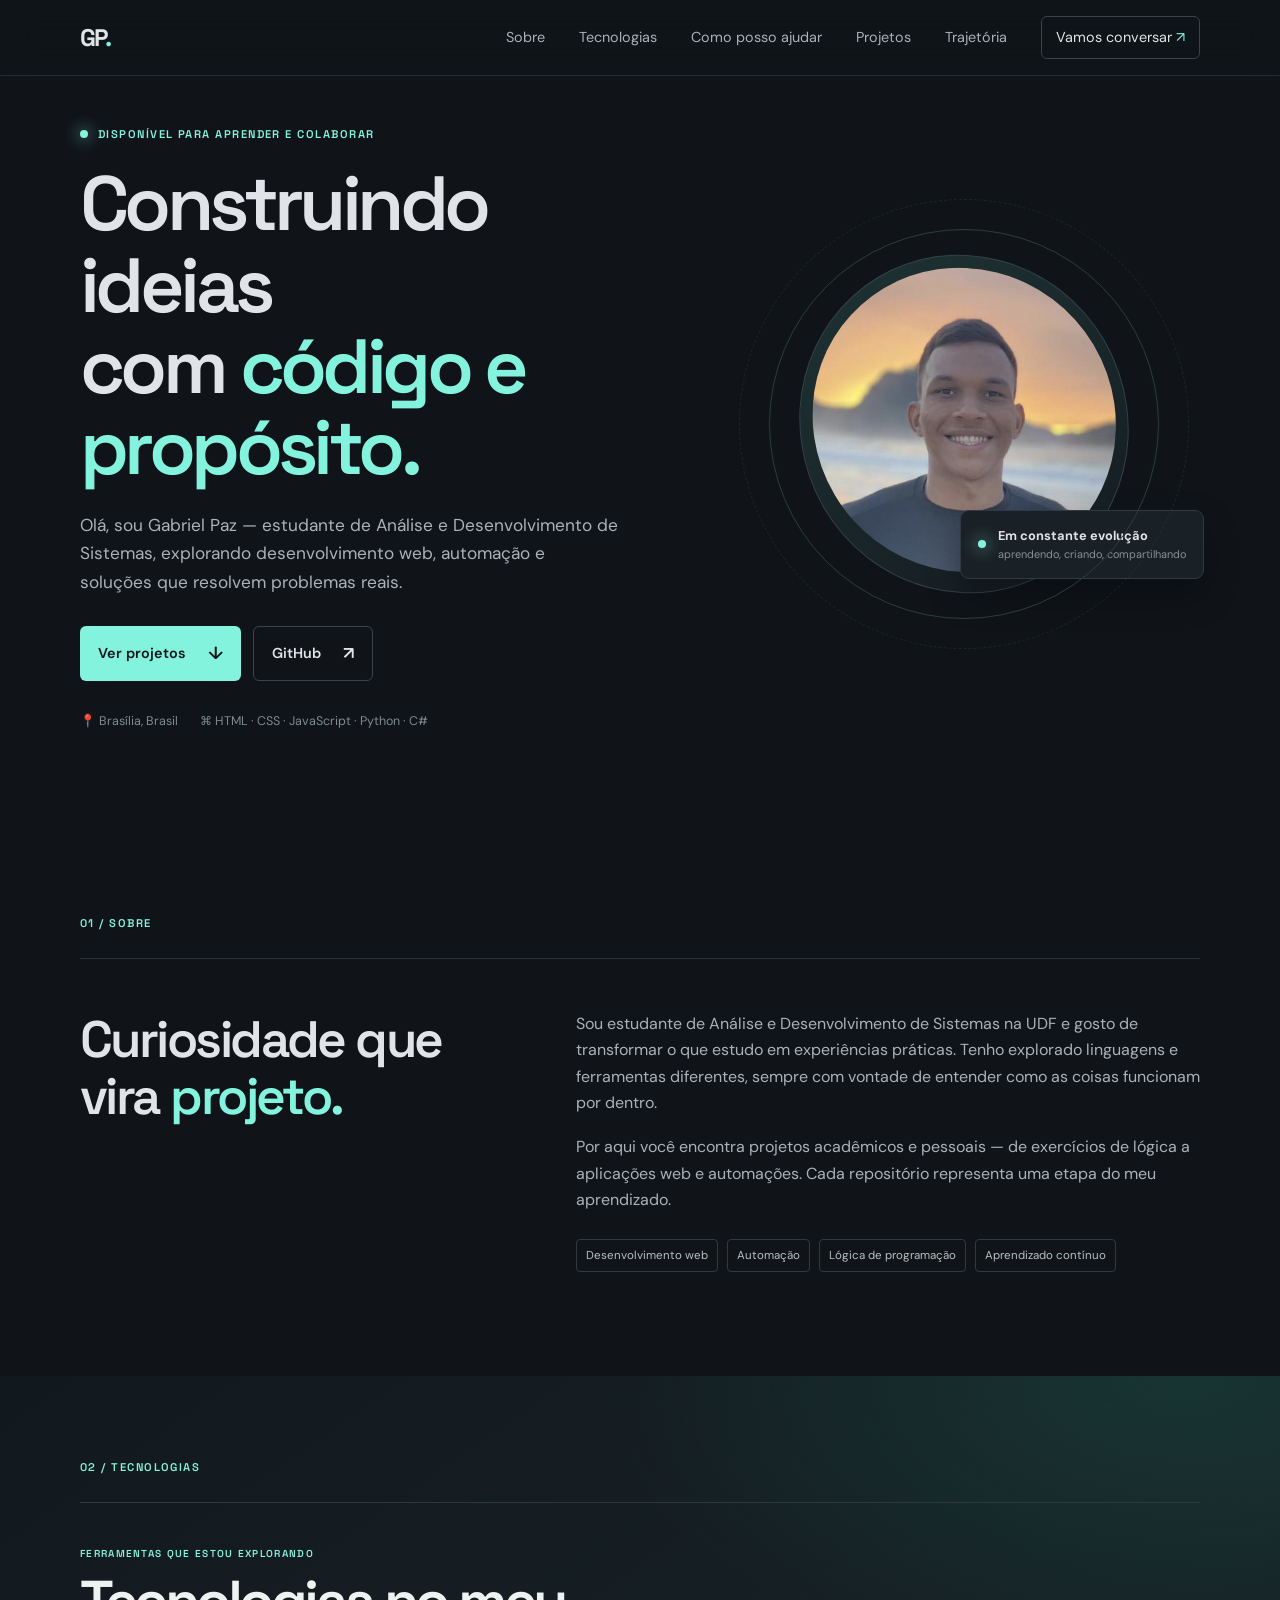
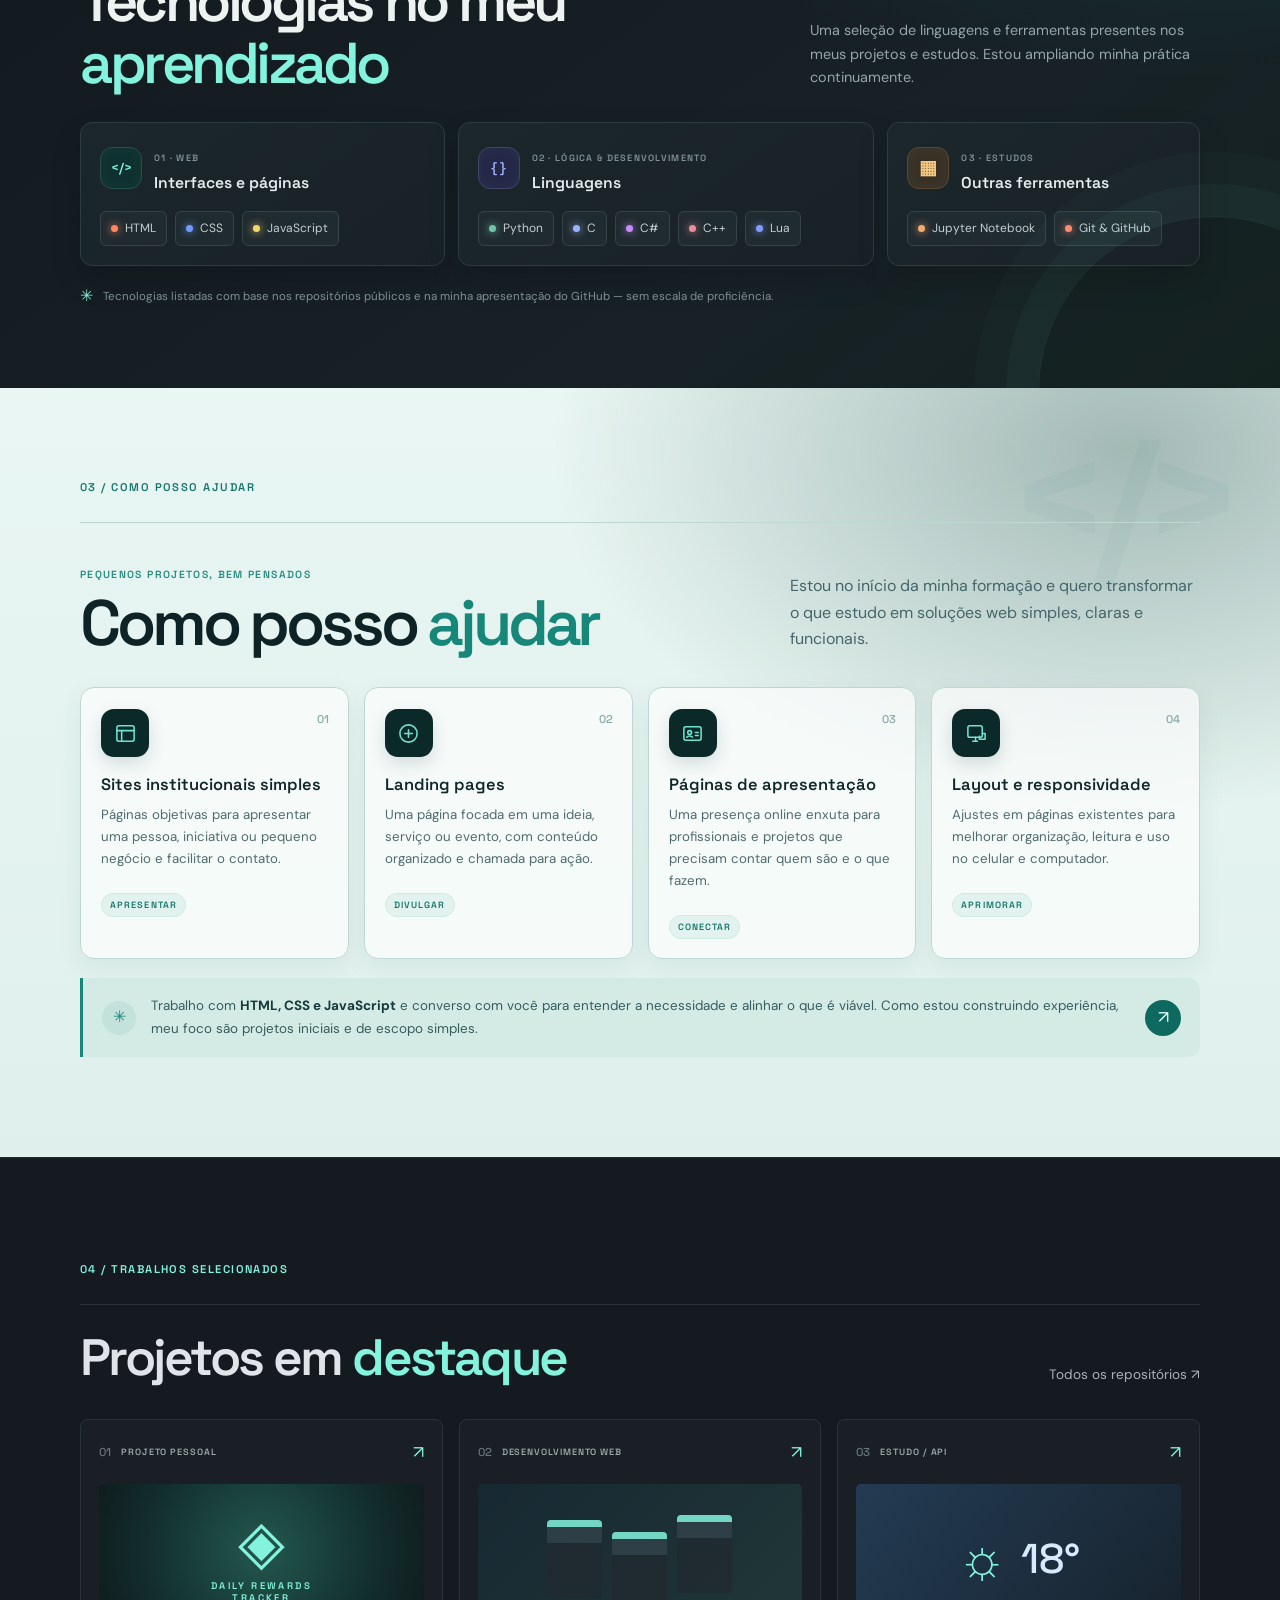
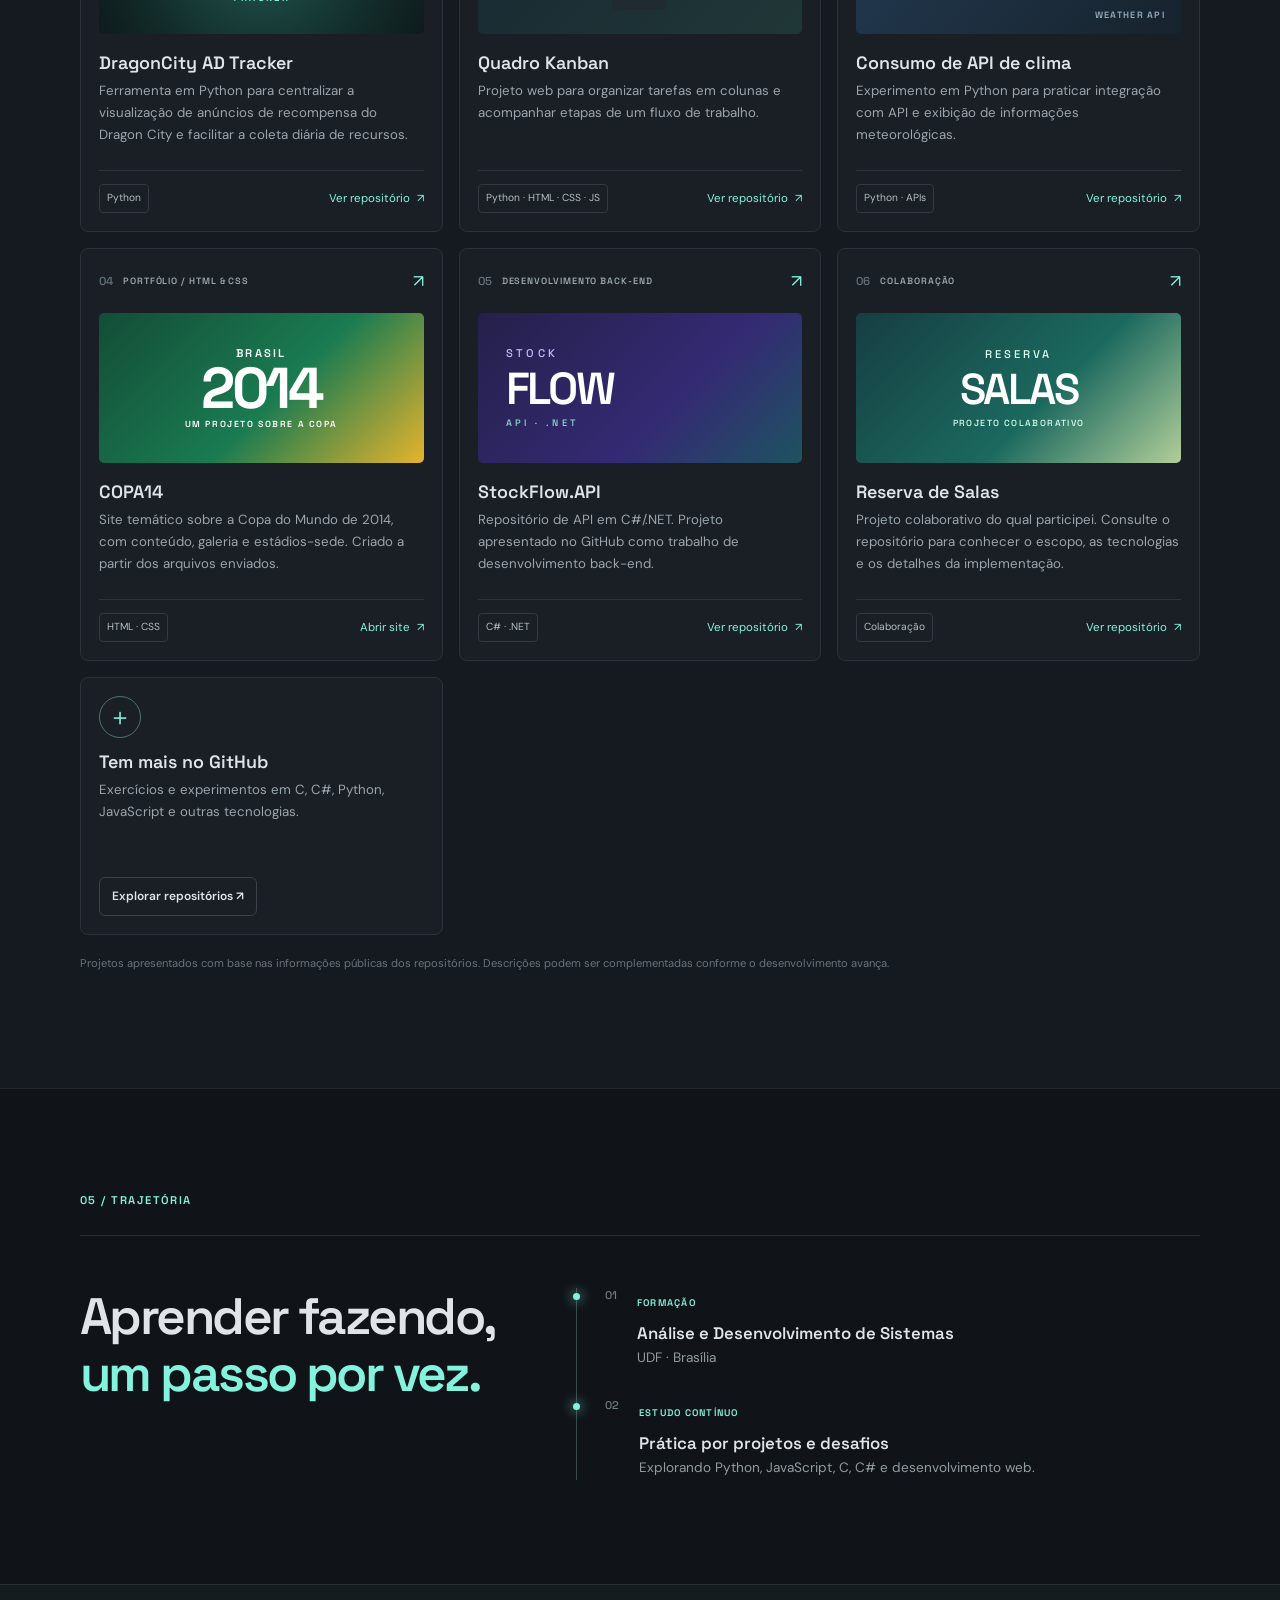
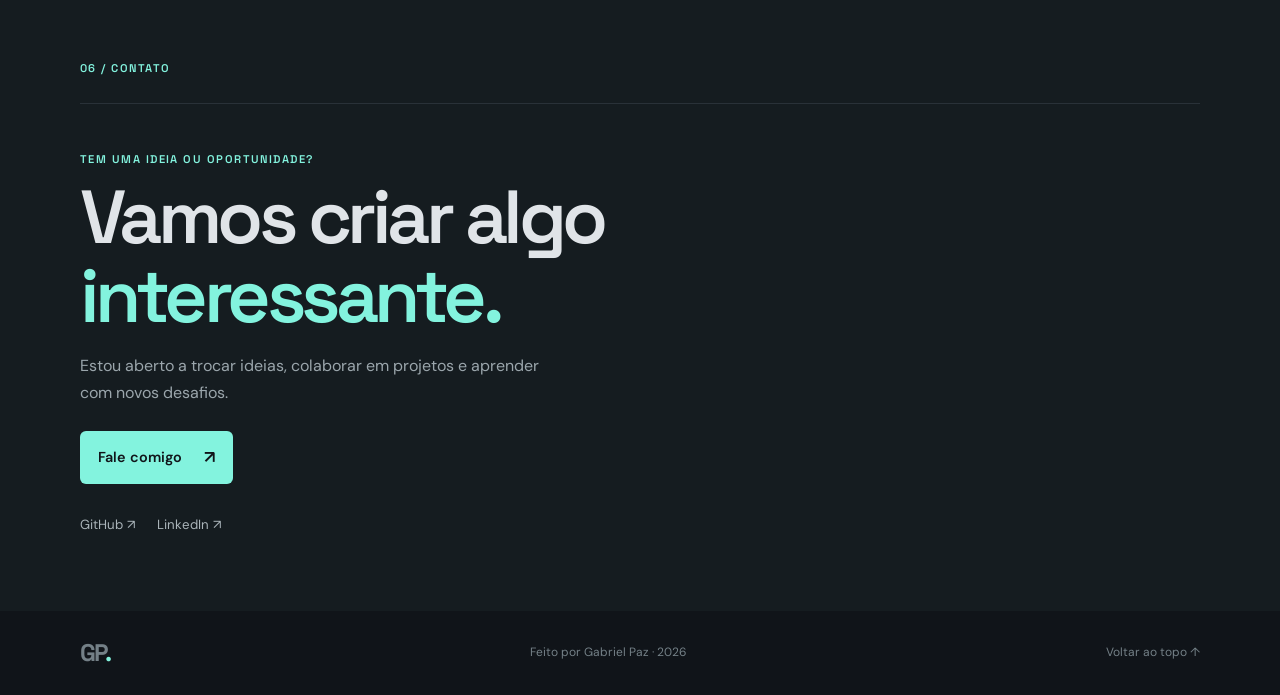
==== index.html @ dc1a9937 "Create personal portfolio site" ====
<!doctype html>
<html lang="pt-BR">
<head>
  <meta charset="utf-8">
  <meta name="viewport" content="width=device-width, initial-scale=1">
  <meta name="description" content="Portfólio de Gabriel Paz — estudante de Análise e Desenvolvimento de Sistemas e desenvolvedor em formação.">
  <meta name="theme-color" content="#101419">
  <title>Gabriel Paz — Desenvolvedor em formação</title>
  <link rel="preconnect" href="https://fonts.googleapis.com">
  <link rel="preconnect" href="https://fonts.gstatic.com" crossorigin>
  <link href="https://fonts.googleapis.com/css2?family=DM+Sans:wght@400;500;600;700&family=Space+Grotesk:wght@400;500;600;700&display=swap" rel="stylesheet">
  <link rel="stylesheet" href="assets/css/style.css">
  <script src="assets/js/main.js" defer></script>
</head>
<body>
  <header class="topbar"><a class="wordmark" href="#inicio" aria-label="Gabriel Paz, início">GP<span>.</span></a>
    <button class="menu-toggle" aria-expanded="false" aria-controls="menu" aria-label="Abrir menu">☰</button>
    <nav id="menu" class="nav"><a href="#sobre">Sobre</a><a href="#tecnologias">Tecnologias</a><a href="#servicos">Como posso ajudar</a><a href="#projetos">Projetos</a><a href="#trajetoria">Trajetória</a><a href="#contato" class="nav-cta">Vamos conversar <span>↗</span></a></nav>
  </header>
  <main>
    <section class="hero wrap" id="inicio">
      <div class="hero-copy"><p class="eyebrow"><span class="pulse"></span> DISPONÍVEL PARA APRENDER E COLABORAR</p>
        <h1>Construindo ideias<br>com <span>código e propósito.</span></h1>
        <p class="intro">Olá, sou Gabriel Paz — estudante de Análise e Desenvolvimento de Sistemas, explorando desenvolvimento web, automação e soluções que resolvem problemas reais.</p>
        <div class="hero-actions"><a class="button primary" href="#projetos">Ver projetos <span>↓</span></a><a class="button secondary" href="https://github.com/SaintGabs" target="_blank" rel="noopener">GitHub <span>↗</span></a></div>
        <div class="hero-meta"><span>📍 Brasília, Brasil</span><span>⌘ HTML · CSS · JavaScript · Python · C#</span></div>
      </div>
      <div class="portrait-area"><div class="portrait-frame"><img src="assets/img/gabriel.jpg" alt="Foto de perfil de Gabriel Paz" width="460" height="460"></div><div class="float-card"><span class="dot"></span><div><b>Em constante evolução</b><small>aprendendo, criando, compartilhando</small></div></div><span class="orbit orbit-one"></span><span class="orbit orbit-two"></span></div>
    </section>
    <section class="section wrap" id="sobre"><div class="section-label">01 / SOBRE</div><div class="about-grid"><h2>Curiosidade que<br>vira <span>projeto.</span></h2><div class="about-text"><p>Sou estudante de Análise e Desenvolvimento de Sistemas na UDF e gosto de transformar o que estudo em experiências práticas. Tenho explorado linguagens e ferramentas diferentes, sempre com vontade de entender como as coisas funcionam por dentro.</p><p>Por aqui você encontra projetos acadêmicos e pessoais — de exercícios de lógica a aplicações web e automações. Cada repositório representa uma etapa do meu aprendizado.</p><div class="chips"><span>Desenvolvimento web</span><span>Automação</span><span>Lógica de programação</span><span>Aprendizado contínuo</span></div></div></div></section>
    <section class="tech-section" id="tecnologias"><div class="wrap tech-wrap"><div class="section-label">02 / TECNOLOGIAS</div><div class="tech-heading"><div><p class="eyebrow">FERRAMENTAS QUE ESTOU EXPLORANDO</p><h2>Tecnologias no meu <span>aprendizado</span></h2></div><p>Uma seleção de linguagens e ferramentas presentes nos meus projetos e estudos. Estou ampliando minha prática continuamente.</p></div><div class="tech-groups"><article class="tech-group"><div class="tech-group-title"><span class="tech-orb code-orb">&lt;/&gt;</span><div><small>01 · WEB</small><h3>Interfaces e páginas</h3></div></div><div class="tech-pills"><span><b class="tech-dot html-dot"></b>HTML</span><span><b class="tech-dot css-dot"></b>CSS</span><span><b class="tech-dot js-dot"></b>JavaScript</span></div></article><article class="tech-group"><div class="tech-group-title"><span class="tech-orb logic-orb">{ }</span><div><small>02 · LÓGICA & DESENVOLVIMENTO</small><h3>Linguagens</h3></div></div><div class="tech-pills"><span><b class="tech-dot py-dot"></b>Python</span><span><b class="tech-dot c-dot"></b>C</span><span><b class="tech-dot sharp-dot"></b>C#</span><span><b class="tech-dot cpp-dot"></b>C++</span><span><b class="tech-dot lua-dot"></b>Lua</span></div></article><article class="tech-group"><div class="tech-group-title"><span class="tech-orb data-orb">▦</span><div><small>03 · ESTUDOS</small><h3>Outras ferramentas</h3></div></div><div class="tech-pills"><span><b class="tech-dot notebook-dot"></b>Jupyter Notebook</span><span><b class="tech-dot git-dot"></b>Git & GitHub</span></div></article></div><div class="tech-foot"><span>✳</span> Tecnologias listadas com base nos repositórios públicos e na minha apresentação do GitHub — sem escala de proficiência.</div></div></section>
    <section class="services-section" id="servicos"><div class="wrap"><div class="section-label">03 / COMO POSSO AJUDAR</div><div class="services-intro"><div><p class="eyebrow">PEQUENOS PROJETOS, BEM PENSADOS</p><h2>Como posso <span>ajudar</span></h2></div><p class="services-lead">Estou no início da minha formação e quero transformar o que estudo em soluções web simples, claras e funcionais.</p></div><div class="services-grid"><article class="service-card"><div class="service-icon"><svg viewBox="0 0 24 24" aria-hidden="true"><rect x="3" y="4" width="18" height="16" rx="2"/><path d="M3 9h18M8 9v11"/></svg></div><span class="service-count">01</span><h3>Sites institucionais simples</h3><p>Páginas objetivas para apresentar uma pessoa, iniciativa ou pequeno negócio e facilitar o contato.</p><span class="service-tag">APRESENTAR</span></article><article class="service-card"><div class="service-icon"><svg viewBox="0 0 24 24" aria-hidden="true"><circle cx="12" cy="12" r="9"/><path d="M8 12h8m-4-4v8"/></svg></div><span class="service-count">02</span><h3>Landing pages</h3><p>Uma página focada em uma ideia, serviço ou evento, com conteúdo organizado e chamada para ação.</p><span class="service-tag">DIVULGAR</span></article><article class="service-card"><div class="service-icon"><svg viewBox="0 0 24 24" aria-hidden="true"><rect x="3" y="5" width="18" height="14" rx="2"/><circle cx="9" cy="11" r="2"/><path d="M6 16c.7-2 5.3-2 6 0m3-5h3m-3 3h3"/></svg></div><span class="service-count">03</span><h3>Páginas de apresentação</h3><p>Uma presença online enxuta para profissionais e projetos que precisam contar quem são e o que fazem.</p><span class="service-tag">CONECTAR</span></article><article class="service-card"><div class="service-icon"><svg viewBox="0 0 24 24" aria-hidden="true"><rect x="3" y="4" width="15" height="12" rx="2"/><path d="M8 20h5m-2-4v4m7-8h3v6h-6v-3"/></svg></div><span class="service-count">04</span><h3>Layout e responsividade</h3><p>Ajustes em páginas existentes para melhorar organização, leitura e uso no celular e computador.</p><span class="service-tag">APRIMORAR</span></article></div><div class="service-note"><span class="note-mark">✳</span><p>Trabalho com <b>HTML, CSS e JavaScript</b> e converso com você para entender a necessidade e alinhar o que é viável. Como estou construindo experiência, meu foco são projetos iniciais e de escopo simples.</p><a href="#contato" aria-label="Conversar sobre um projeto">↗</a></div></div></section>
    <section class="section projects-section" id="projetos"><div class="wrap"><div class="section-label">04 / TRABALHOS SELECIONADOS</div><div class="section-heading"><h2>Projetos em <span>destaque</span></h2><a class="text-link" href="https://github.com/SaintGabs?tab=repositories" target="_blank" rel="noopener">Todos os repositórios ↗</a></div>
      <div class="project-grid">
        <article class="project-card featured"><div class="project-top"><span class="project-index">01</span><span class="project-type">PROJETO PESSOAL</span><a class="external" href="https://github.com/SaintGabs/DragonCity-AD-Tracker" target="_blank" rel="noopener" aria-label="Abrir DragonCity AD Tracker no GitHub">↗</a></div><div class="project-art dragon-art"><span class="art-symbol">◈</span><span class="art-caption">DAILY REWARDS<br>TRACKER</span></div><h3>DragonCity AD Tracker</h3><p>Ferramenta em Python para centralizar a visualização de anúncios de recompensa do Dragon City e facilitar a coleta diária de recursos.</p><div class="project-bottom"><span class="tech">Python</span><a href="https://github.com/SaintGabs/DragonCity-AD-Tracker" target="_blank" rel="noopener">Ver repositório <span>↗</span></a></div></article>
        <article class="project-card"><div class="project-top"><span class="project-index">02</span><span class="project-type">DESENVOLVIMENTO WEB</span><a class="external" href="https://github.com/SaintGabs/Projetos/tree/main/QuadroKanban" target="_blank" rel="noopener" aria-label="Abrir Quadro Kanban no GitHub">↗</a></div><div class="project-art kanban-art"><div class="kanban-columns"><i></i><i></i><i></i></div></div><h3>Quadro Kanban</h3><p>Projeto web para organizar tarefas em colunas e acompanhar etapas de um fluxo de trabalho.</p><div class="project-bottom"><span class="tech">Python · HTML · CSS · JS</span><a href="https://github.com/SaintGabs/Projetos/tree/main/QuadroKanban" target="_blank" rel="noopener">Ver repositório <span>↗</span></a></div></article>
        <article class="project-card"><div class="project-top"><span class="project-index">03</span><span class="project-type">ESTUDO / API</span><a class="external" href="https://github.com/SaintGabs/Projetos/tree/main/ConsumirAPIClima" target="_blank" rel="noopener" aria-label="Abrir projeto de clima no GitHub">↗</a></div><div class="project-art weather-art"><span>☼</span><small>18°</small><b>WEATHER API</b></div><h3>Consumo de API de clima</h3><p>Experimento em Python para praticar integração com API e exibição de informações meteorológicas.</p><div class="project-bottom"><span class="tech">Python · APIs</span><a href="https://github.com/SaintGabs/Projetos/tree/main/ConsumirAPIClima" target="_blank" rel="noopener">Ver repositório <span>↗</span></a></div></article>
        <article class="project-card"><div class="project-top"><span class="project-index">04</span><span class="project-type">PORTFÓLIO / HTML & CSS</span><a class="external" href="https://github.com/SaintGabs" target="_blank" rel="noopener" aria-label="Abrir GitHub de Gabriel">↗</a></div><div class="project-art copa-art"><span>BRASIL</span><b>2014</b><small>UM PROJETO SOBRE A COPA</small></div><h3>COPA14</h3><p>Site temático sobre a Copa do Mundo de 2014, com conteúdo, galeria e estádios-sede. Criado a partir dos arquivos enviados.</p><div class="project-bottom"><span class="tech">HTML · CSS</span><a href="site/">Abrir site <span>↗</span></a></div></article>
        <article class="project-card"><div class="project-top"><span class="project-index">05</span><span class="project-type">DESENVOLVIMENTO BACK-END</span><a class="external" href="https://github.com/SaintGabs/StockFlow.API" target="_blank" rel="noopener" aria-label="Abrir StockFlow API no GitHub">↗</a></div><div class="project-art stock-art"><span>STOCK</span><b>FLOW</b><small>API · .NET</small></div><h3>StockFlow.API</h3><p>Repositório de API em C#/.NET. Projeto apresentado no GitHub como trabalho de desenvolvimento back-end.</p><div class="project-bottom"><span class="tech">C# · .NET</span><a href="https://github.com/SaintGabs/StockFlow.API" target="_blank" rel="noopener">Ver repositório <span>↗</span></a></div></article>
        <article class="project-card"><div class="project-top"><span class="project-index">06</span><span class="project-type">COLABORAÇÃO</span><a class="external" href="https://github.com/kelwin-feitosa/reserva-salas" target="_blank" rel="noopener" aria-label="Abrir projeto Reserva de Salas no GitHub">↗</a></div><div class="project-art reserve-art"><span>RESERVA</span><b>SALAS</b><small>PROJETO COLABORATIVO</small></div><h3>Reserva de Salas</h3><p>Projeto colaborativo do qual participei. Consulte o repositório para conhecer o escopo, as tecnologias e os detalhes da implementação.</p><div class="project-bottom"><span class="tech">Colaboração</span><a href="https://github.com/kelwin-feitosa/reserva-salas" target="_blank" rel="noopener">Ver repositório <span>↗</span></a></div></article>
        <article class="project-card more-card"><div class="more-icon">＋</div><h3>Tem mais no GitHub</h3><p>Exercícios e experimentos em C, C#, Python, JavaScript e outras tecnologias.</p><a class="button secondary" href="https://github.com/SaintGabs?tab=repositories" target="_blank" rel="noopener">Explorar repositórios ↗</a></article>
      </div><p class="note">Projetos apresentados com base nas informações públicas dos repositórios. Descrições podem ser complementadas conforme o desenvolvimento avança.</p>
    </div></section>
    <section class="section wrap" id="trajetoria"><div class="section-label">05 / TRAJETÓRIA</div><div class="journey-grid"><h2>Aprender fazendo,<br><span>um passo por vez.</span></h2><div class="timeline"><article><span class="timeline-mark">01</span><div><small>FORMAÇÃO</small><h3>Análise e Desenvolvimento de Sistemas</h3><p>UDF · Brasília</p></div></article><article><span class="timeline-mark">02</span><div><small>ESTUDO CONTÍNUO</small><h3>Prática por projetos e desafios</h3><p>Explorando Python, JavaScript, C, C# e desenvolvimento web.</p></div></article></div></div></section>
    <section class="contact-section" id="contato"><div class="wrap contact-inner"><div class="section-label">06 / CONTATO</div><p class="eyebrow">TEM UMA IDEIA OU OPORTUNIDADE?</p><h2>Vamos criar algo<br><span>interessante.</span></h2><p class="contact-copy">Estou aberto a trocar ideias, colaborar em projetos e aprender com novos desafios.</p><a class="button primary" href="https://www.linkedin.com/in/gabriel-paz-b65262398/" target="_blank" rel="noopener">Fale comigo <span>↗</span></a><div class="social-links"><a href="https://github.com/SaintGabs" target="_blank" rel="noopener">GitHub ↗</a><a href="https://www.linkedin.com/in/gabriel-paz-b65262398/" target="_blank" rel="noopener">LinkedIn ↗</a></div></div></section>
  </main>
  <footer class="footer wrap"><a class="wordmark" href="#inicio">GP<span>.</span></a><p>Feito por Gabriel Paz · <span id="year"></span></p><a href="#inicio">Voltar ao topo ↑</a></footer>
</body></html>
---- assets/css/style.css ----
*{box-sizing:border-box}html{scroll-behavior:smooth;scroll-padding-top:90px}body{margin:0;background:#101419;color:#e0e4e8;font-family:'DM Sans',sans-serif;line-height:1.65}a{color:inherit;text-decoration:none}.wrap{width:min(1120px,calc(100% - 48px));margin-inline:auto}.topbar{height:76px;padding:0 max(24px,calc((100% - 1120px)/2));display:flex;align-items:center;justify-content:space-between;border-bottom:1px solid #252b31;background:rgba(16,20,25,.9);backdrop-filter:blur(16px);position:sticky;top:0;z-index:10}.wordmark{font:700 1.5rem 'Space Grotesk',sans-serif;letter-spacing:-.08em}.wordmark span,.hero h1 span,.section h2 span,.contact-inner h2 span{color:#83f3de}.nav{display:flex;gap:34px;align-items:center;font-size:.9rem;color:#aab2b8}.nav a:hover,.text-link:hover{color:#83f3de}.nav-cta{border:1px solid #39434a;border-radius:6px;padding:9px 14px;color:#e0e4e8}.nav-cta span{color:#83f3de}.menu-toggle{display:none;background:none;border:0;color:#fff;font-size:1.5rem}.hero{min-height:640px;display:grid;grid-template-columns:1.1fr .9fr;align-items:center;gap:70px;padding-top:40px;padding-bottom:80px}.eyebrow,.section-label,.project-type,.timeline small{font:600 .7rem 'Space Grotesk',sans-serif;letter-spacing:.13em;color:#83f3de}.eyebrow{display:flex;align-items:center;gap:10px}.pulse,.dot{width:8px;height:8px;border-radius:50%;background:#83f3de;box-shadow:0 0 16px #83f3de}.hero h1,.contact-inner h2{font:600 clamp(3rem,6vw,5.1rem)/1.06 'Space Grotesk',sans-serif;letter-spacing:-.06em;margin:22px 0}.intro{max-width:540px;color:#aab2b8;font-size:1.08rem}.hero-actions{display:flex;gap:12px;margin:30px 0}.button{display:inline-flex;align-items:center;gap:22px;padding:12px 18px;border-radius:6px;font-weight:600;font-size:.9rem;transition:transform .2s,background .2s}.button:hover{transform:translateY(-2px)}.primary{background:#83f3de;color:#101419}.secondary{border:1px solid #39434a;color:#e0e4e8}.button span{font-size:1.1rem}.hero-meta{display:flex;gap:22px;flex-wrap:wrap;color:#7f8a92;font-size:.78rem}.portrait-area{min-height:380px;display:grid;place-items:center;position:relative}.portrait-frame{width:min(330px,78vw);aspect-ratio:1;border:1px solid #344149;border-radius:48% 52% 48% 52%;padding:12px;transform:rotate(3deg);background:linear-gradient(145deg,#1e3333,#151b20)}.portrait-frame img{width:100%;height:100%;object-fit:cover;border-radius:inherit;filter:saturate(.85)}.orbit{position:absolute;border:1px solid #2b3d3d;border-radius:50%;width:390px;height:390px;pointer-events:none}.orbit-two{width:450px;height:450px;border-style:dashed;opacity:.45}.float-card{position:absolute;bottom:35px;right:-4px;display:flex;gap:12px;align-items:center;padding:14px 17px;background:#1a2126;border:1px solid #303a40;border-radius:9px;box-shadow:0 16px 35px #0005}.float-card b,.float-card small{display:block}.float-card b{font-size:.8rem}.float-card small{color:#879198;font-size:.68rem}.section{padding-top:104px;padding-bottom:104px}.section-label{padding-bottom:28px;border-bottom:1px solid #293138}.about-grid,.journey-grid{display:grid;grid-template-columns:.8fr 1.2fr;gap:80px;padding-top:52px}.section h2,.journey-grid h2{font:600 clamp(2.2rem,4vw,3.5rem)/1.12 'Space Grotesk',sans-serif;letter-spacing:-.05em;margin:0}.about-text p{color:#aab2b8;margin-top:0;margin-bottom:18px}.chips{display:flex;gap:9px;flex-wrap:wrap;margin-top:25px}.chips span,.tech{font-size:.72rem;color:#b5c0c3;border:1px solid #303a40;border-radius:4px;padding:6px 9px}.tech-section{position:relative;overflow:hidden;padding:84px 0 78px;background:radial-gradient(ellipse at 92% 0%,#1a544a66,transparent 35%),linear-gradient(145deg,#12191e,#172126 70%,#13221f);color:#e1e8e8}.tech-section:after{content:'';position:absolute;right:-110px;bottom:-180px;width:350px;height:350px;border:1px solid #83f3de17;border-radius:50%;box-shadow:0 0 0 32px #83f3de08,0 0 0 64px #83f3de05;pointer-events:none}.tech-section .section-label{position:relative;border-color:#2c3a3e;color:#83f3de}.tech-heading{display:flex;justify-content:space-between;align-items:end;gap:40px;padding:34px 0 28px}.tech-heading .eyebrow{font-size:.63rem}.tech-heading h2{max-width:570px;margin:10px 0 0;font:600 clamp(2.2rem,4.5vw,3.6rem)/1.08 'Space Grotesk',sans-serif;letter-spacing:-.06em;color:#ecf3f1}.tech-heading h2 span{color:#83f3de}.tech-heading>p{max-width:390px;margin:0 0 4px;color:#95a6a9;font-size:.9rem}.tech-groups{display:grid;grid-template-columns:1.05fr 1.2fr .9fr;gap:13px}.tech-group{position:relative;padding:20px 19px 19px;border:1px solid #2d3c40;border-radius:12px;background:linear-gradient(145deg,#1b272b,#182126);box-shadow:0 14px 30px #05090a25;transition:border-color .2s,transform .2s}.tech-group:hover{border-color:#527d75;transform:translateY(-3px)}.tech-group-title{display:flex;align-items:center;gap:12px;margin-bottom:18px}.tech-orb{display:grid;place-items:center;width:42px;height:42px;border-radius:12px;background:#0f302f;border:1px solid #28504a;color:#83f3de;font:600 .82rem 'Space Grotesk';box-shadow:inset 0 0 18px #83f3de0c}.logic-orb{color:#a6b7ff;background:#252747;border-color:#42456c}.data-orb{color:#f3c982;background:#393025;border-color:#5d4933;font-size:1.2rem}.tech-group-title small{font:600 .57rem 'Space Grotesk',sans-serif;letter-spacing:.14em;color:#829397}.tech-group-title h3{font:600 .98rem 'Space Grotesk',sans-serif;margin:3px 0 0;color:#e5eeee}.tech-pills{display:flex;flex-wrap:wrap;gap:8px}.tech-pills span{display:inline-flex;align-items:center;gap:7px;padding:7px 10px;border:1px solid #354348;border-radius:6px;background:#202b30;color:#c3cecf;font-size:.75rem;transition:background .2s,border-color .2s}.tech-pills span:hover{background:#263638;border-color:#52766f}.tech-dot{width:7px;height:7px;border-radius:50%;background:#83f3de;box-shadow:0 0 9px currentColor}.html-dot{color:#ff865e;background:#ff865e}.css-dot{color:#6e9dff;background:#6e9dff}.js-dot{color:#f3d76d;background:#f3d76d}.py-dot{color:#70c5aa;background:#70c5aa}.c-dot{color:#9bb3ff;background:#9bb3ff}.sharp-dot{color:#c58cff;background:#c58cff}.cpp-dot{color:#e78d9b;background:#e78d9b}.lua-dot{color:#829bff;background:#829bff}.notebook-dot{color:#f4aa70;background:#f4aa70}.git-dot{color:#ff896e;background:#ff896e}.tech-foot{display:flex;align-items:center;gap:10px;margin-top:17px;color:#819296;font-size:.72rem}.tech-foot span{color:#83f3de;font-size:1rem}
.services-section{position:relative;overflow:hidden;padding:92px 0 100px;background:radial-gradient(ellipse at 88% 8%,#17403955,transparent 36%),linear-gradient(180deg,#e9f6f3 0%,#dff0ec 100%);color:#102427}.services-section:before{content:'</>';position:absolute;right:4%;top:28px;font:700 clamp(5rem,13vw,11rem)/1 'Space Grotesk',sans-serif;color:#0a665a08;letter-spacing:-.1em;pointer-events:none}.services-section .section-label{border-color:#bdd8d3;color:#16766b;position:relative}.services-intro{display:flex;justify-content:space-between;align-items:end;gap:40px;padding:35px 0 30px}.services-intro .eyebrow{color:#258c7e;font-size:.65rem}.services-intro h2{font:600 clamp(2.6rem,5vw,4.2rem)/1.03 'Space Grotesk',sans-serif;letter-spacing:-.065em;margin:10px 0 0;color:#0d2325}.services-intro h2 span{color:#168779}.services-lead{max-width:410px;margin:0 0 5px;color:#44666a;font-size:1rem}.services-grid{display:grid;grid-template-columns:repeat(4,minmax(0,1fr));gap:15px}.service-card{position:relative;min-height:260px;padding:21px 20px 19px;background:rgba(255,255,255,.68);border:1px solid #bdd8d4;border-radius:14px;box-shadow:0 8px 25px #164d4410;transition:transform .25s,box-shadow .25s,border-color .25s;overflow:hidden}.service-card:before{content:'';position:absolute;left:0;right:100%;top:0;height:3px;background:linear-gradient(90deg,#1aa493,#91d6ae);transition:right .3s}.service-card:hover{transform:translateY(-6px);border-color:#76bdb0;box-shadow:0 18px 36px #164d441c}.service-card:hover:before{right:0}.service-icon{width:48px;height:48px;display:grid;place-items:center;border-radius:13px;background:#0c292a;color:#73e2ce;box-shadow:0 7px 17px #0c292a25}.service-icon svg{width:23px;height:23px;fill:none;stroke:currentColor;stroke-width:1.6;stroke-linecap:round;stroke-linejoin:round}.service-count{position:absolute;right:19px;top:24px;font:500 .7rem 'Space Grotesk',sans-serif;color:#84a8a4}.service-card h3{font:600 1.03rem/1.2 'Space Grotesk',sans-serif;color:#102729;margin:18px 0 9px}.service-card p{font-size:.83rem;line-height:1.65;color:#4f6b6d;margin:0 0 20px}.service-tag{display:inline-block;font:600 .57rem 'Space Grotesk',sans-serif;letter-spacing:.12em;color:#16766b;background:#e2f3ef;border:1px solid #d0e9e2;padding:5px 8px;border-radius:20px}.service-note{display:flex;gap:15px;align-items:center;margin-top:19px;padding:17px 19px;border-radius:0 12px 12px 0;border-left:3px solid #168779;background:#d4eae5;color:#365d5e}.service-note p{flex:1;margin:0;font-size:.84rem;line-height:1.7}.service-note b{color:#133b3a}.note-mark{display:grid;place-items:center;flex:0 0 34px;height:34px;border-radius:50%;background:#c2e2db;color:#168779}.service-note>a{display:grid;place-items:center;flex:0 0 36px;height:36px;border-radius:50%;background:#0e6960;color:#e4fff8;font-size:1.1rem;transition:transform .2s}.service-note>a:hover{transform:translate(2px,-2px)}
.projects-section{background:#141a1f;border-block:1px solid #20282e}.section-heading{display:flex;justify-content:space-between;align-items:end;padding:24px 0 32px}.text-link{font-size:.85rem;color:#aab2b8}.project-grid{display:grid;grid-template-columns:repeat(3,1fr);gap:16px}.project-card{padding:18px;background:#191f24;border:1px solid #2a3339;border-radius:8px;min-width:0;transition:transform .2s,border-color .2s}.project-card:hover{transform:translateY(-4px);border-color:#547e77}.project-top{display:flex;align-items:center;gap:10px}.project-index{font:500 .72rem 'Space Grotesk',sans-serif;color:#66747b}.project-type{font-size:.57rem;letter-spacing:.1em;color:#9da9aa;flex:1}.external{font-size:1.1rem;color:#83f3de}.project-art{height:150px;margin:17px 0;display:flex;align-items:center;justify-content:center;border-radius:5px;overflow:hidden;position:relative}.dragon-art{background:radial-gradient(circle at 50% 44%,#23584f,#122d2b 65%,#101a1c);flex-direction:column;color:#83f3de}.art-symbol{font-size:3.8rem;line-height:1}.art-caption{font:600 .6rem 'Space Grotesk';letter-spacing:.25em;text-align:center;margin-top:6px}.kanban-art{background:linear-gradient(135deg,#172832,#203737)}.kanban-columns{display:flex;gap:10px}.kanban-columns i{display:block;width:55px;height:78px;border-radius:4px;background:linear-gradient(#83f3de 7px,#314149 7px 23px,#202a30 23px 100%);opacity:.85}.kanban-columns i:nth-child(2){transform:translateY(12px)}.kanban-columns i:nth-child(3){transform:translateY(-5px)}.reserve-art{background:linear-gradient(135deg,#163e43,#1b695e 58%,#b1ce9a);flex-direction:column;color:#d9fff1;font:500 .7rem 'Space Grotesk',sans-serif;letter-spacing:.28em}.reserve-art b{font:600 2.7rem 'Space Grotesk';color:white;letter-spacing:-.05em}.reserve-art small{font-size:.55rem;letter-spacing:.16em}
.weather-art{background:linear-gradient(130deg,#233b53,#17232d);display:flex;gap:14px;color:#d7eaff}.weather-art span{font-size:3.4rem;color:#83f3de}.weather-art small{font:500 2.6rem 'Space Grotesk'}.weather-art b{position:absolute;bottom:13px;right:16px;font:600 .57rem 'Space Grotesk';letter-spacing:.14em;color:#96adbf}.copa-art{background:linear-gradient(135deg,#134d37,#1a7b51 55%,#e6b42c);flex-direction:column;color:#fff;font:600 .7rem 'Space Grotesk';letter-spacing:.2em}.copa-art b{font-size:3.6rem;line-height:1;letter-spacing:-.06em}.copa-art small{font-size:.55rem;letter-spacing:.18em}.stock-art{background:linear-gradient(135deg,#25204a,#342a73 60%,#1e5361);flex-direction:column;align-items:flex-start;padding-left:28px;color:#c1baff;font:500 .7rem 'Space Grotesk';letter-spacing:.3em}.stock-art b{font:600 2.8rem 'Space Grotesk';color:white;letter-spacing:-.05em}.stock-art small{color:#8bded0}.project-card h3{font:600 1.12rem 'Space Grotesk',sans-serif;margin:12px 0 6px}.project-card p{min-height:72px;font-size:.83rem;color:#9ba6ac;margin:0 0 18px}.project-bottom{border-top:1px solid #2c353b;padding-top:13px;display:flex;align-items:center;justify-content:space-between;gap:8px}.project-bottom .tech{white-space:nowrap;font-size:.64rem;padding:5px 7px}.project-bottom a{font-size:.72rem;color:#83f3de;white-space:nowrap}.project-bottom a span{margin-left:4px}.more-card{display:flex;flex-direction:column;align-items:flex-start;justify-content:center}.more-icon{width:42px;height:42px;border:1px solid #4b766e;border-radius:50%;display:grid;place-items:center;color:#83f3de;font-size:1.5rem}.more-card .button{font-size:.75rem;padding:9px 12px;margin-top:8px}.note{font-size:.7rem;color:#68747b;margin-top:19px}.timeline{border-left:1px solid #3b4b4b;padding-left:28px}.timeline article{display:flex;gap:20px;padding-bottom:28px;position:relative}.timeline article:last-child{padding-bottom:0}.timeline article:before{content:'';position:absolute;width:7px;height:7px;border-radius:50%;background:#83f3de;left:-32px;top:5px;box-shadow:0 0 12px #83f3de}.timeline-mark{font:500 .7rem 'Space Grotesk';color:#6d7e83}.timeline h3{font:600 1.05rem 'Space Grotesk';margin:8px 0 3px}.timeline p{font-size:.85rem;color:#909ca2;margin:0}.timeline small{font-size:.6rem}.contact-section{background:#151c20;border-top:1px solid #283137}.contact-inner{padding-top:76px;padding-bottom:75px}.contact-inner .section-label{margin-bottom:48px}.contact-inner h2{font-size:clamp(3rem,6vw,4.7rem);margin:12px 0}.contact-copy{color:#9ba6ac;max-width:460px;margin-bottom:25px}.social-links{display:flex;gap:22px;margin-top:30px;color:#aab4b9;font-size:.83rem}.social-links a:hover{color:#83f3de}.footer{min-height:84px;display:flex;align-items:center;justify-content:space-between;color:#748087;font-size:.75rem}.footer p{margin:0}.footer>a:last-child:hover{color:#83f3de}:focus-visible{outline:2px solid #83f3de;outline-offset:4px}@media(max-width:850px){.hero{gap:30px;min-height:570px}.tech-groups{grid-template-columns:repeat(2,minmax(0,1fr))}.tech-group:last-child{grid-column:1/-1}.tech-heading{gap:24px}.services-grid{grid-template-columns:repeat(2,minmax(0,1fr))}.nav{gap:16px;font-size:.82rem}.project-grid{grid-template-columns:repeat(2,1fr)}.about-grid,.journey-grid{gap:40px}.portrait-area{transform:scale(.88)}}@media(max-width:620px){.tech-section{padding:66px 0}.tech-heading{align-items:flex-start;flex-direction:column;gap:14px;padding-top:27px}.tech-heading h2{font-size:2.65rem}.tech-groups{grid-template-columns:1fr}.tech-group:last-child{grid-column:auto}.tech-group{padding:18px}.tech-foot{align-items:flex-start;font-size:.68rem}.services-section{padding:68px 0 72px}.services-intro{align-items:flex-start;flex-direction:column;gap:12px;padding-top:28px}.services-intro h2{font-size:2.8rem}.services-lead{font-size:.92rem}.services-grid{grid-template-columns:1fr;gap:12px}.service-card{min-height:0;padding:19px}.service-card p{margin-bottom:15px}.service-note{align-items:flex-start;padding:15px;gap:10px}.service-note p{font-size:.77rem}.wrap{width:min(100% - 36px,480px)}.topbar{height:66px;padding-inline:18px}.menu-toggle{display:block}.nav{display:none;position:absolute;top:65px;left:0;right:0;padding:18px;background:#151b20;border-bottom:1px solid #30383e;flex-direction:column;align-items:stretch;gap:16px}.nav.open{display:flex}.nav-cta{align-self:flex-start}.hero{grid-template-columns:1fr;padding-top:58px;padding-bottom:60px;gap:20px}.hero h1{font-size:3.25rem}.intro{font-size:.98rem}.portrait-area{min-height:330px;transform:none;order:-1}.portrait-frame{width:235px}.orbit{width:280px;height:280px}.orbit-two{width:320px;height:320px}.float-card{right:0;bottom:13px}.hero-meta{gap:10px;flex-direction:column}.section{padding-top:72px;padding-bottom:72px}.about-grid,.journey-grid{grid-template-columns:1fr;gap:28px;padding-top:32px}.section-heading{align-items:flex-start;gap:16px;flex-direction:column}.project-grid{grid-template-columns:1fr}.project-card p{min-height:0}.project-art{height:165px}.contact-inner{padding-top:60px;padding-bottom:60px}.contact-inner .section-label{margin-bottom:36px}.footer{gap:12px;flex-wrap:wrap;padding-block:20px}.footer p{order:3;width:100%}}@media(prefers-reduced-motion:reduce){*,*::before,*::after{scroll-behavior:auto!important;transition:none!important}}
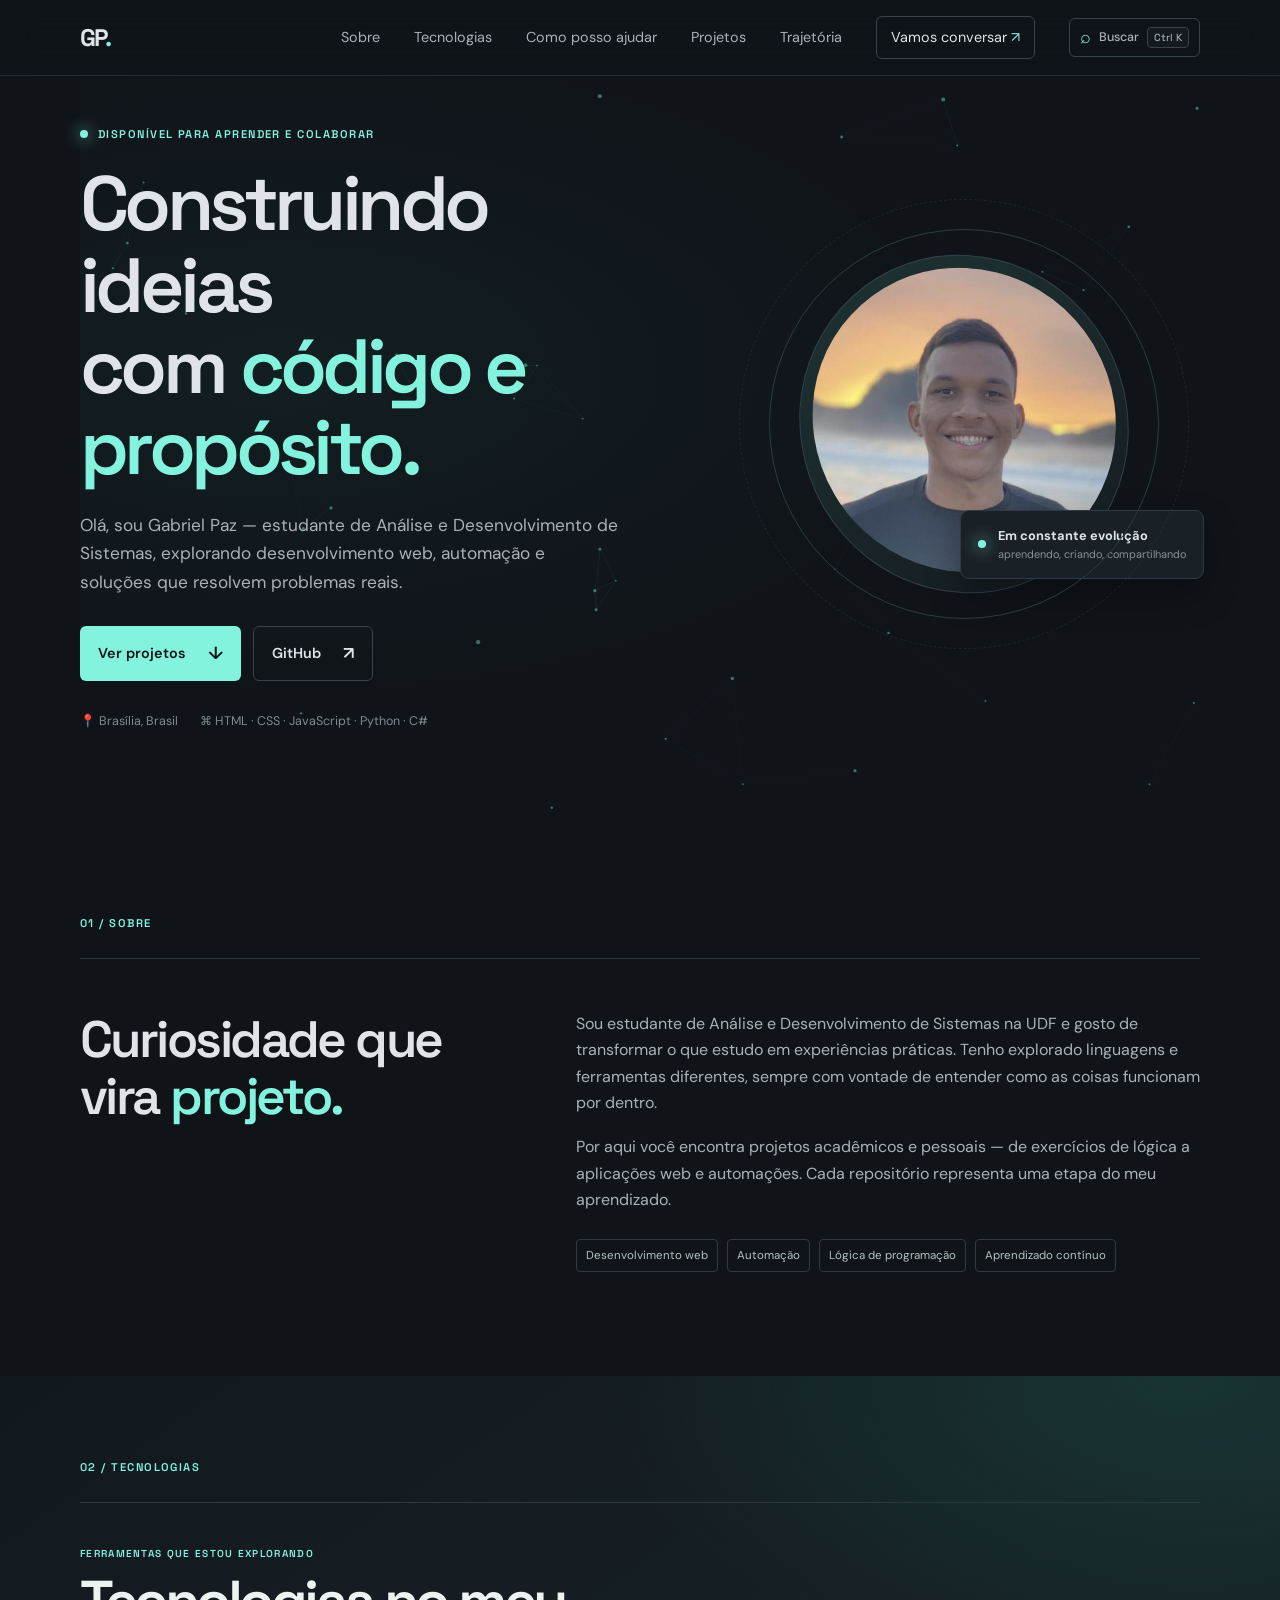
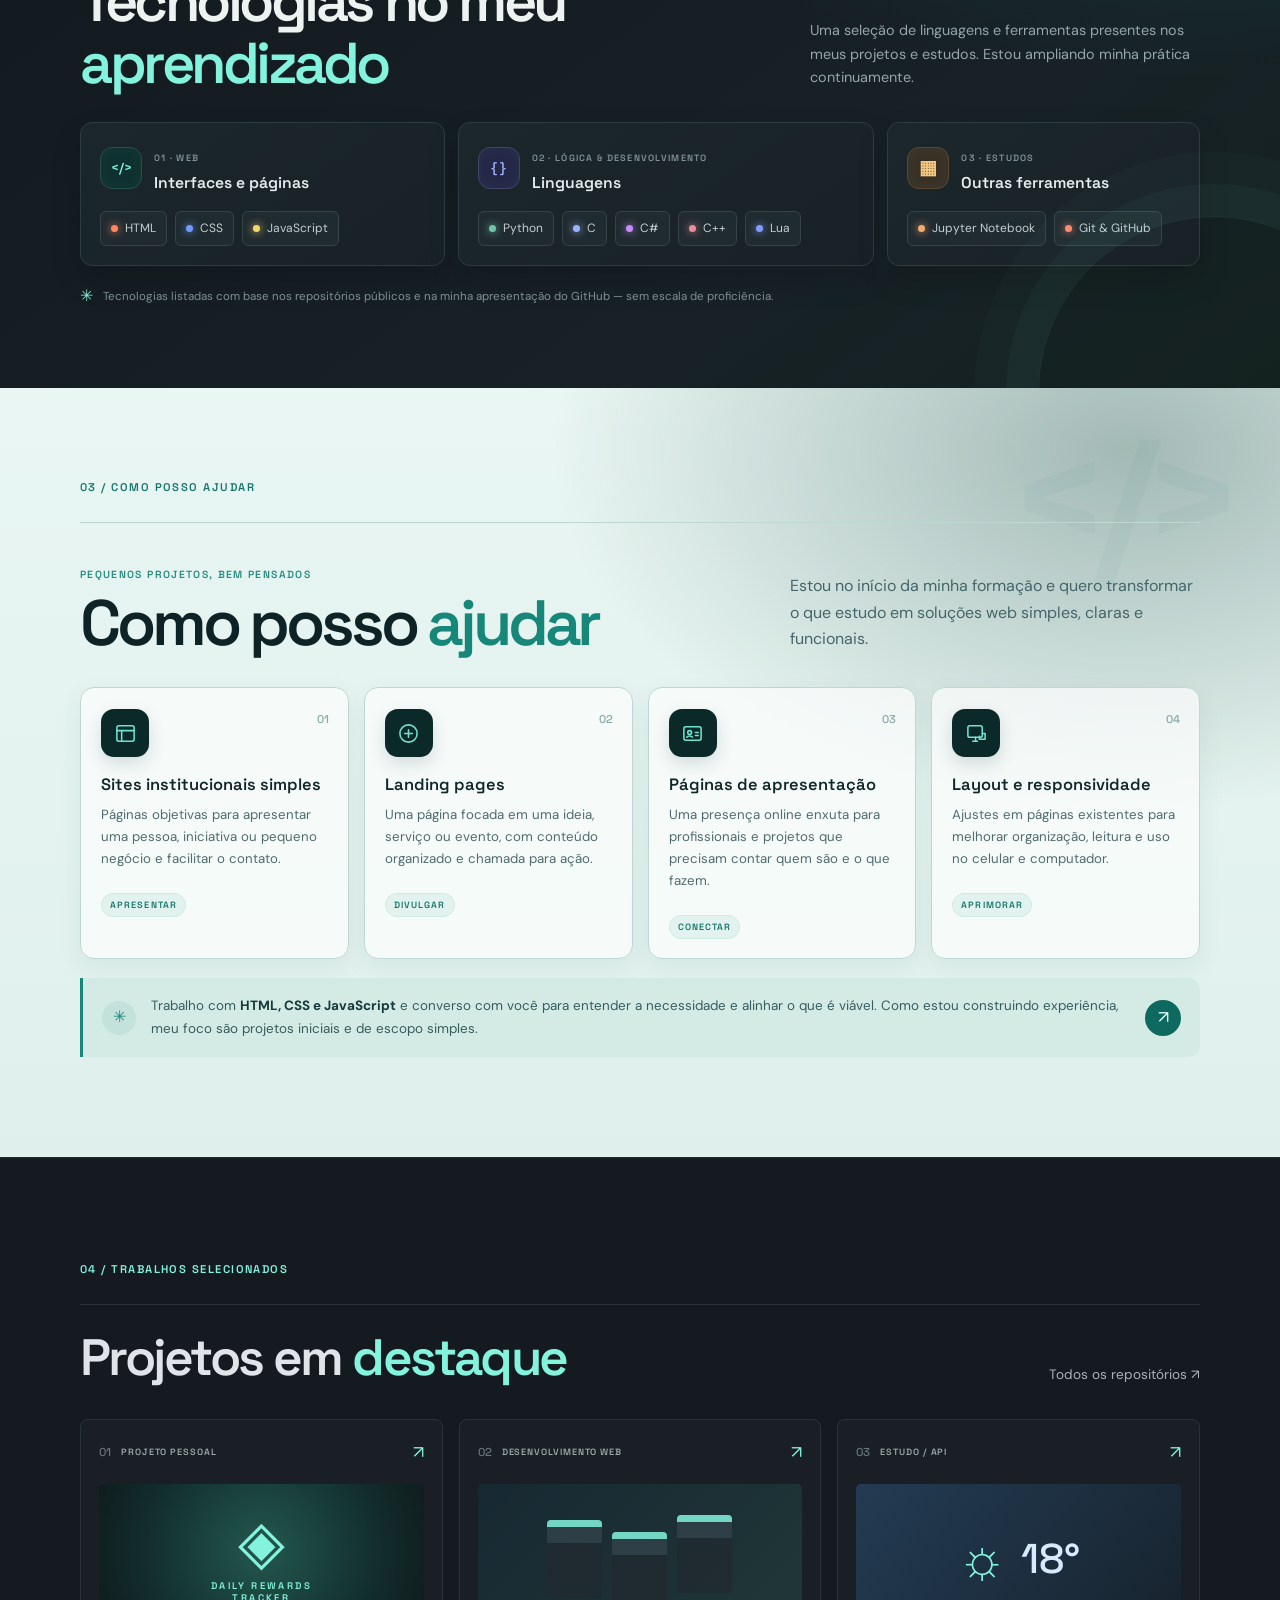
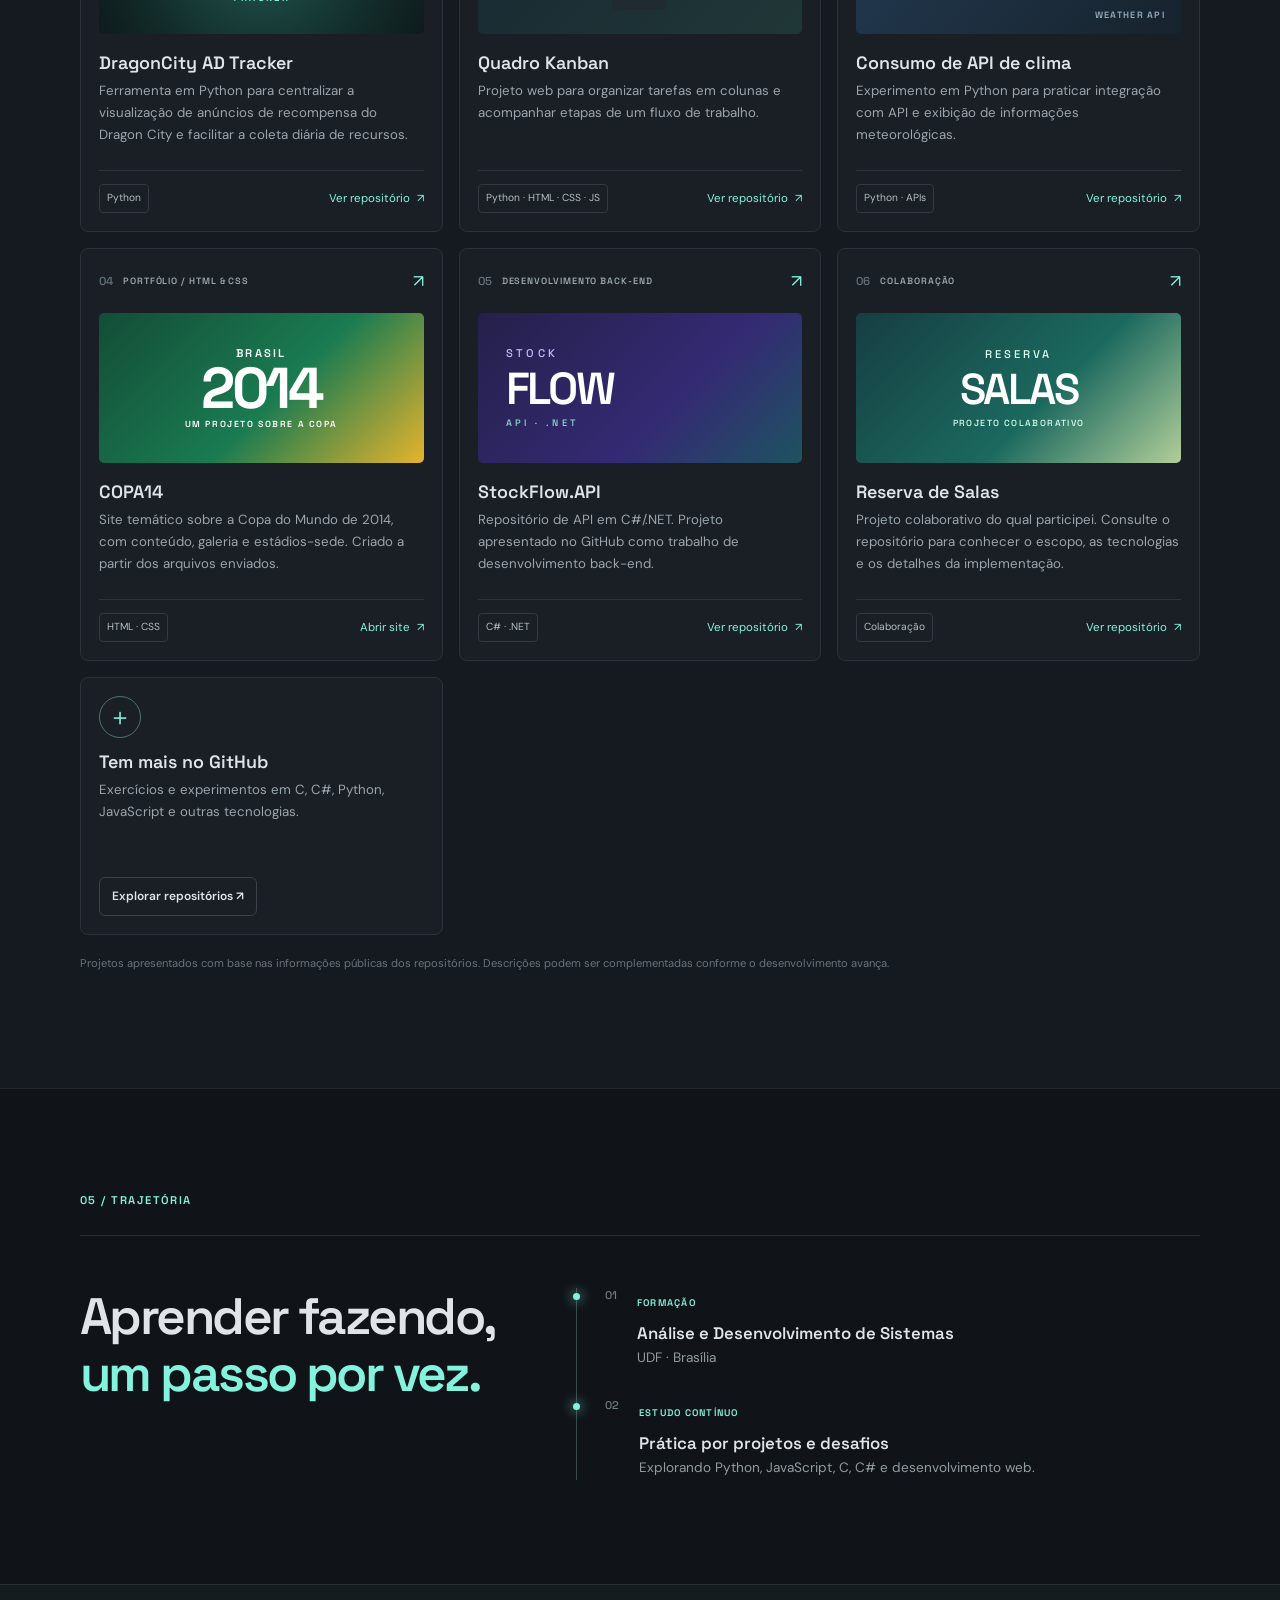
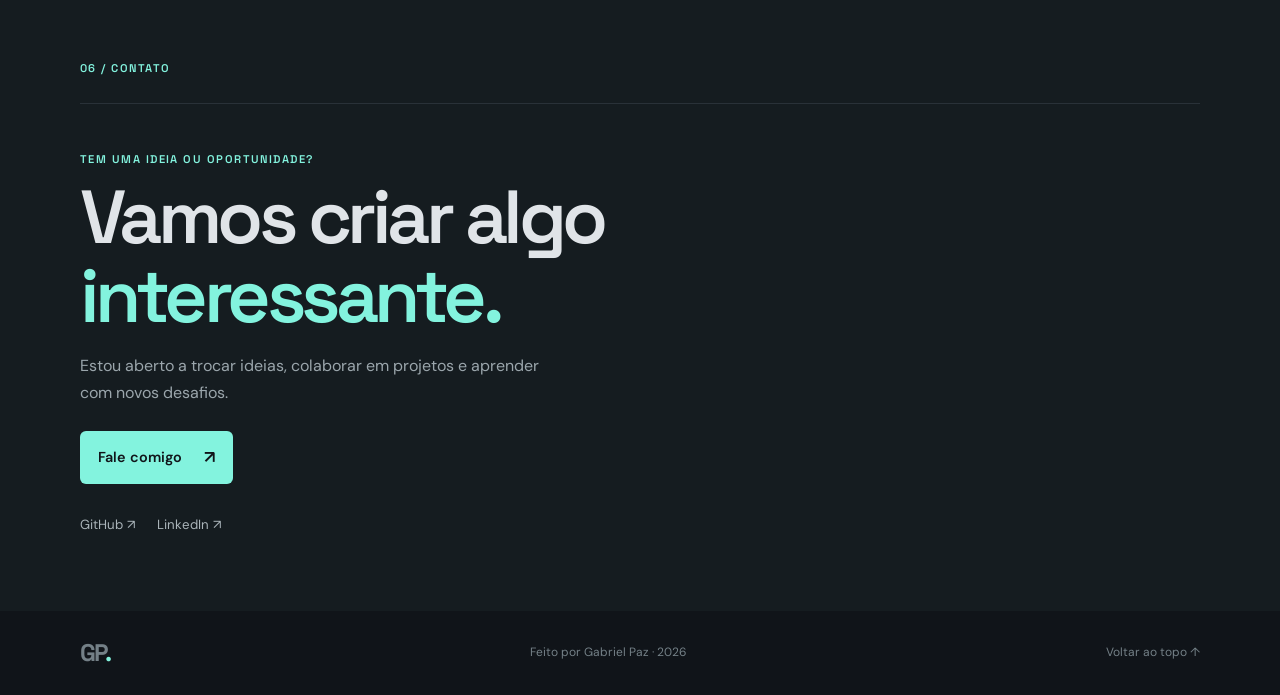
==== commit 635fc11a: "Add interactive portfolio details inspired by reference" ====
--- a/index.html
+++ b/index.html
@@ -10,15 +10,39 @@
   <link rel="preconnect" href="https://fonts.gstatic.com" crossorigin>
   <link href="https://fonts.googleapis.com/css2?family=DM+Sans:wght@400;500;600;700&family=Space+Grotesk:wght@400;500;600;700&display=swap" rel="stylesheet">
   <link rel="stylesheet" href="assets/css/style.css">
+  <link rel="stylesheet" href="assets/css/inspiration.css">
   <script src="assets/js/main.js" defer></script>
+  <script src="assets/js/inspiration.js" defer></script>
 </head>
 <body>
   <header class="topbar"><a class="wordmark" href="#inicio" aria-label="Gabriel Paz, início">GP<span>.</span></a>
     <button class="menu-toggle" aria-expanded="false" aria-controls="menu" aria-label="Abrir menu">☰</button>
-    <nav id="menu" class="nav"><a href="#sobre">Sobre</a><a href="#tecnologias">Tecnologias</a><a href="#servicos">Como posso ajudar</a><a href="#projetos">Projetos</a><a href="#trajetoria">Trajetória</a><a href="#contato" class="nav-cta">Vamos conversar <span>↗</span></a></nav>
+    <nav id="menu" class="nav"><a href="#sobre">Sobre</a><a href="#tecnologias">Tecnologias</a><a href="#servicos">Como posso ajudar</a><a href="#projetos">Projetos</a><a href="#trajetoria">Trajetória</a><a href="#contato" class="nav-cta">Vamos conversar <span>↗</span></a><button class="command-trigger" type="button" aria-haspopup="dialog" aria-controls="command-dialog"><span aria-hidden="true">⌕</span> Buscar <kbd>Ctrl K</kbd></button></nav>
   </header>
+  <dialog class="command-dialog" id="command-dialog" aria-labelledby="command-title">
+    <div class="command-box">
+      <div class="command-search"><span aria-hidden="true">⌕</span><input id="command-input" type="search" placeholder="Buscar seção ou projeto…" autocomplete="off"><kbd>ESC</kbd></div>
+      <p class="command-caption" id="command-title">NAVEGAÇÃO RÁPIDA</p>
+      <nav class="command-results" aria-label="Resultados da busca">
+        <a class="command-item" href="#inicio"><span>⌂</span><span><b>Início</b><small>Apresentação</small></span><kbd>↵</kbd></a>
+        <a class="command-item" href="#sobre"><span>◎</span><span><b>Sobre</b><small>Conheça minha trajetória</small></span><kbd>↵</kbd></a>
+        <a class="command-item" href="#tecnologias"><span>⌘</span><span><b>Tecnologias</b><small>Ferramentas e estudos</small></span><kbd>↵</kbd></a>
+        <a class="command-item" href="#projetos"><span>▦</span><span><b>Projetos</b><small>Trabalhos selecionados</small></span><kbd>↵</kbd></a>
+        <a class="command-item" href="#contato"><span>↗</span><span><b>Contato</b><small>LinkedIn e GitHub</small></span><kbd>↵</kbd></a>
+        <a class="command-item" href="https://github.com/SaintGabs" target="_blank" rel="noopener"><span>⌘</span><span><b>GitHub</b><small>Repositórios públicos</small></span><kbd>↗</kbd></a>
+        <a class="command-item" href="https://github.com/SaintGabs/DragonCity-AD-Tracker" target="_blank" rel="noopener"><span>01</span><span><b>DragonCity AD Tracker</b><small>Projeto pessoal · Python</small></span><kbd>↗</kbd></a>
+        <a class="command-item" href="https://github.com/SaintGabs/Projetos/tree/main/QuadroKanban" target="_blank" rel="noopener"><span>02</span><span><b>Quadro Kanban</b><small>Projeto web</small></span><kbd>↗</kbd></a>
+        <a class="command-item" href="https://github.com/SaintGabs/Projetos/tree/main/ConsumirAPIClima" target="_blank" rel="noopener"><span>03</span><span><b>Consumo de API de clima</b><small>Estudo · Python</small></span><kbd>↗</kbd></a>
+        <a class="command-item" href="site/"><span>04</span><span><b>COPA14</b><small>Site temático · HTML e CSS</small></span><kbd>↗</kbd></a>
+        <a class="command-item" href="https://github.com/SaintGabs/StockFlow.API" target="_blank" rel="noopener"><span>05</span><span><b>StockFlow.API</b><small>Repositório · C#/.NET</small></span><kbd>↗</kbd></a>
+        <a class="command-item" href="https://github.com/kelwin-feitosa/reserva-salas" target="_blank" rel="noopener"><span>06</span><span><b>Reserva de Salas</b><small>Colaboração</small></span><kbd>↗</kbd></a>
+      </nav>
+      <div class="command-footer"><span>↑ ↓ navegar</span><span>Enter abrir</span><span>Esc fechar</span></div>
+    </div>
+  </dialog>
   <main>
     <section class="hero wrap" id="inicio">
+      <canvas class="particle-network" aria-hidden="true"></canvas>
       <div class="hero-copy"><p class="eyebrow"><span class="pulse"></span> DISPONÍVEL PARA APRENDER E COLABORAR</p>
         <h1>Construindo ideias<br>com <span>código e propósito.</span></h1>
         <p class="intro">Olá, sou Gabriel Paz — estudante de Análise e Desenvolvimento de Sistemas, explorando desenvolvimento web, automação e soluções que resolvem problemas reais.</p>
--- a/assets/css/inspiration.css
+++ b/assets/css/inspiration.css
@@ -0,0 +1,29 @@
+/* Visual details inspired by the supplied reference: a quiet node field and a searchable command palette. */
+.hero{position:relative;isolation:isolate}
+.hero-copy,.portrait-area{position:relative;z-index:1}
+.particle-network{position:absolute;inset:0;width:100%;height:100%;z-index:0;pointer-events:none;opacity:.72}
+.hero:after{content:"";position:absolute;inset:0;z-index:0;pointer-events:none;background:radial-gradient(ellipse at 18% 40%,rgba(42,135,123,.09),transparent 52%)}
+.command-trigger{display:inline-flex;align-items:center;gap:8px;padding:8px 10px;border:1px solid #39434a;border-radius:6px;background:transparent;color:#aab2b8;font:500 .78rem 'DM Sans',sans-serif;cursor:pointer;white-space:nowrap;transition:border-color .2s,color .2s}
+.command-trigger:hover,.command-trigger:focus-visible{border-color:#83f3de;color:#e0e4e8}
+.command-trigger>span{font-size:1.15rem;color:#83f3de;line-height:1}
+.command-trigger kbd,.command-search kbd,.command-item>kbd{padding:3px 6px;border:1px solid #39434a;border-radius:4px;color:#9ba6ac;font:500 .65rem 'Space Grotesk',sans-serif;background:#141a1f}
+.command-dialog{width:min(560px,calc(100% - 32px));max-width:none;max-height:min(80vh,620px);padding:0;border:1px solid #354149;border-radius:12px;background:#11171c;color:#e0e4e8;box-shadow:0 24px 90px #0009;overflow:hidden}
+.command-dialog::backdrop{background:rgba(4,8,11,.72);backdrop-filter:blur(5px)}
+.command-box{padding:12px}
+.command-search{display:flex;align-items:center;gap:12px;padding:12px 13px;border:1px solid #354149;border-radius:8px;background:#191f24}
+.command-search>span{font-size:1.3rem;color:#83f3de;line-height:1}
+.command-search input{flex:1;min-width:0;border:0;outline:0;background:transparent;color:#e0e4e8;font:400 .95rem 'DM Sans',sans-serif}
+.command-search input::placeholder{color:#758188}
+.command-caption{margin:17px 10px 8px;color:#758188;font:600 .64rem 'Space Grotesk',sans-serif;letter-spacing:.13em}
+.command-results{display:grid;gap:3px;max-height:min(46vh,350px);overflow-y:auto;overscroll-behavior:contain;padding-right:3px;scrollbar-color:#46565e transparent;scrollbar-width:thin}
+.command-item{display:flex;align-items:center;gap:12px;padding:10px;border-radius:7px;color:#aab2b8;transition:background .15s,color .15s}
+.command-item:hover,.command-item:focus-visible,.command-item.is-active{outline:0;background:#202a30;color:#e0e4e8}
+.command-item>span:first-child{width:28px;height:28px;display:grid;place-items:center;border-radius:6px;background:#1c302f;color:#83f3de;font-size:.95rem}
+.command-item>span:nth-child(2){display:grid;gap:1px;flex:1}
+.command-item b{font-size:.84rem;font-weight:600}
+.command-item small{color:#849097;font-size:.72rem}
+.command-item>kbd{font-size:.6rem}
+.command-footer{display:flex;justify-content:flex-end;gap:15px;padding:12px 7px 2px;border-top:1px solid #293239;margin-top:9px;color:#758188;font-size:.66rem}
+@media(max-width:850px){.command-trigger{align-self:flex-start;margin-top:8px}}
+@media(max-width:620px){.particle-network{opacity:.42}.command-footer{gap:9px;font-size:.6rem}}
+@media(prefers-reduced-motion:reduce){.particle-network{opacity:.3}}
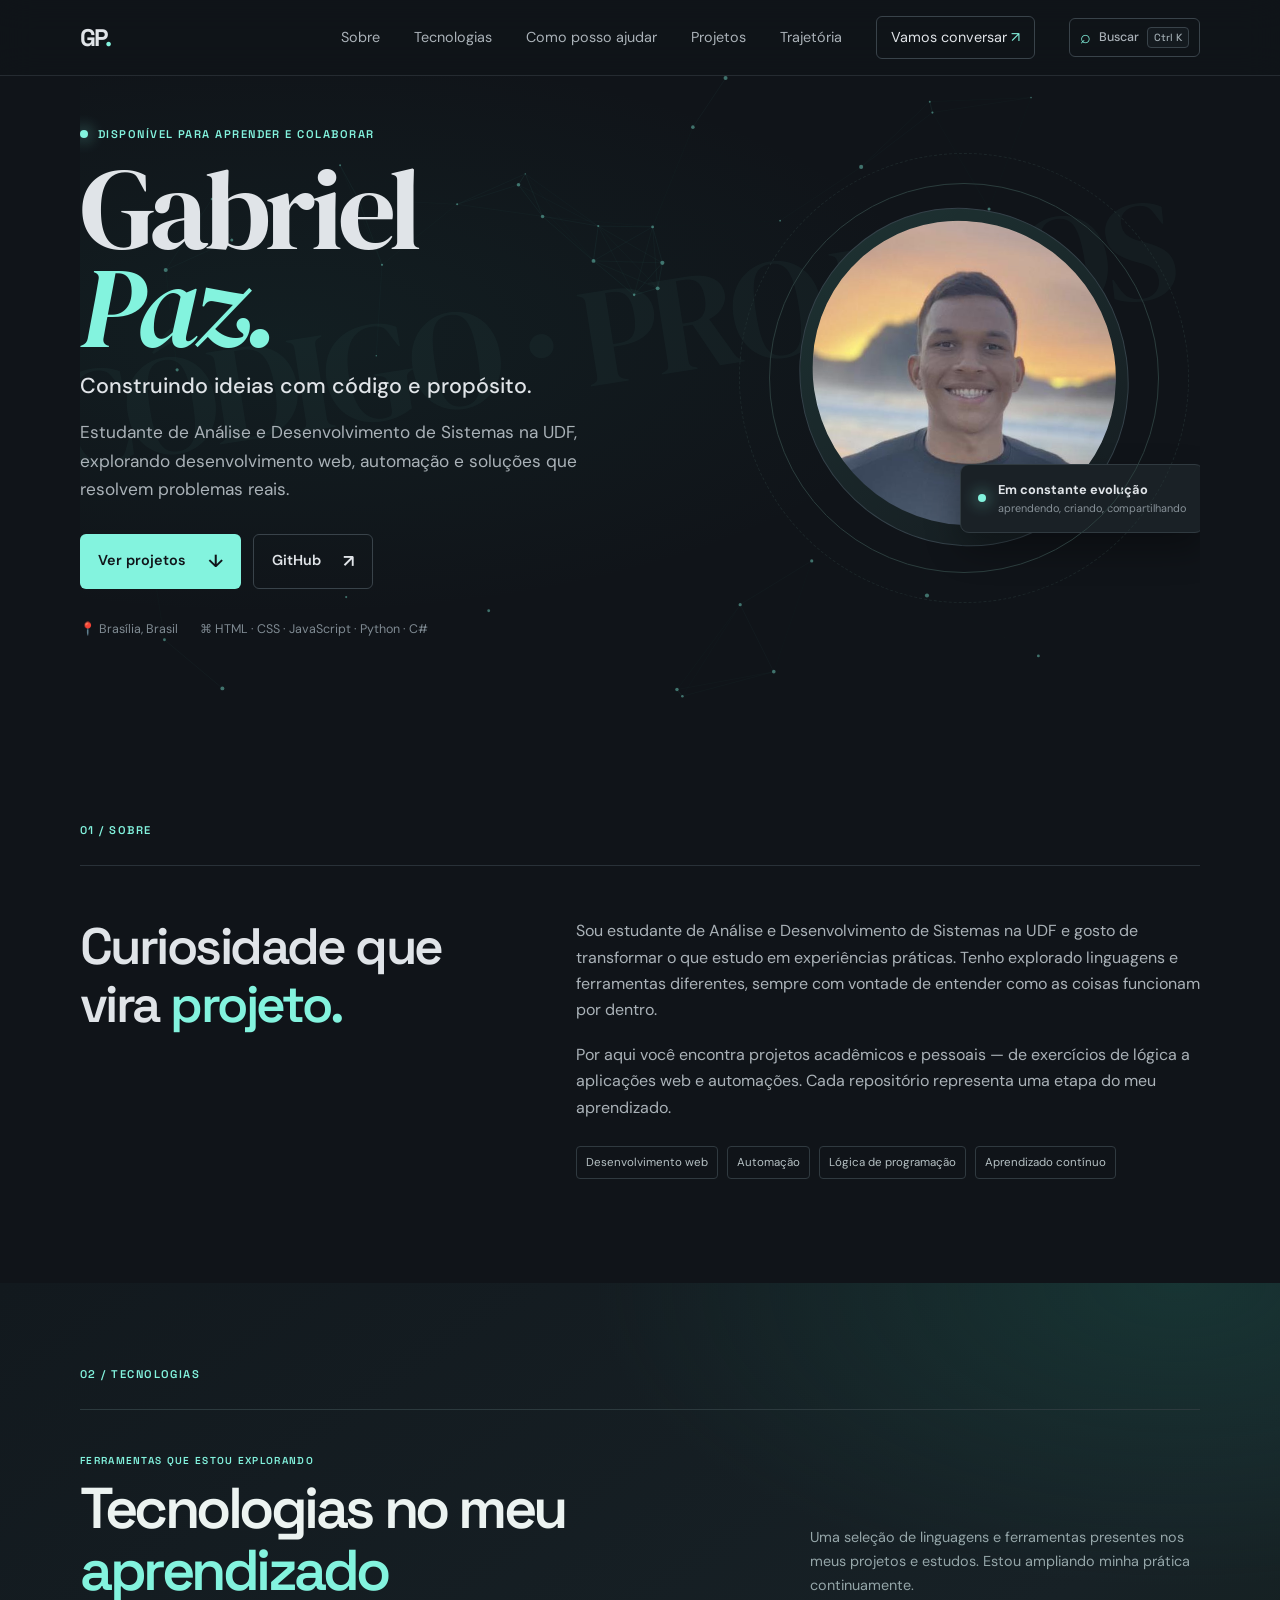
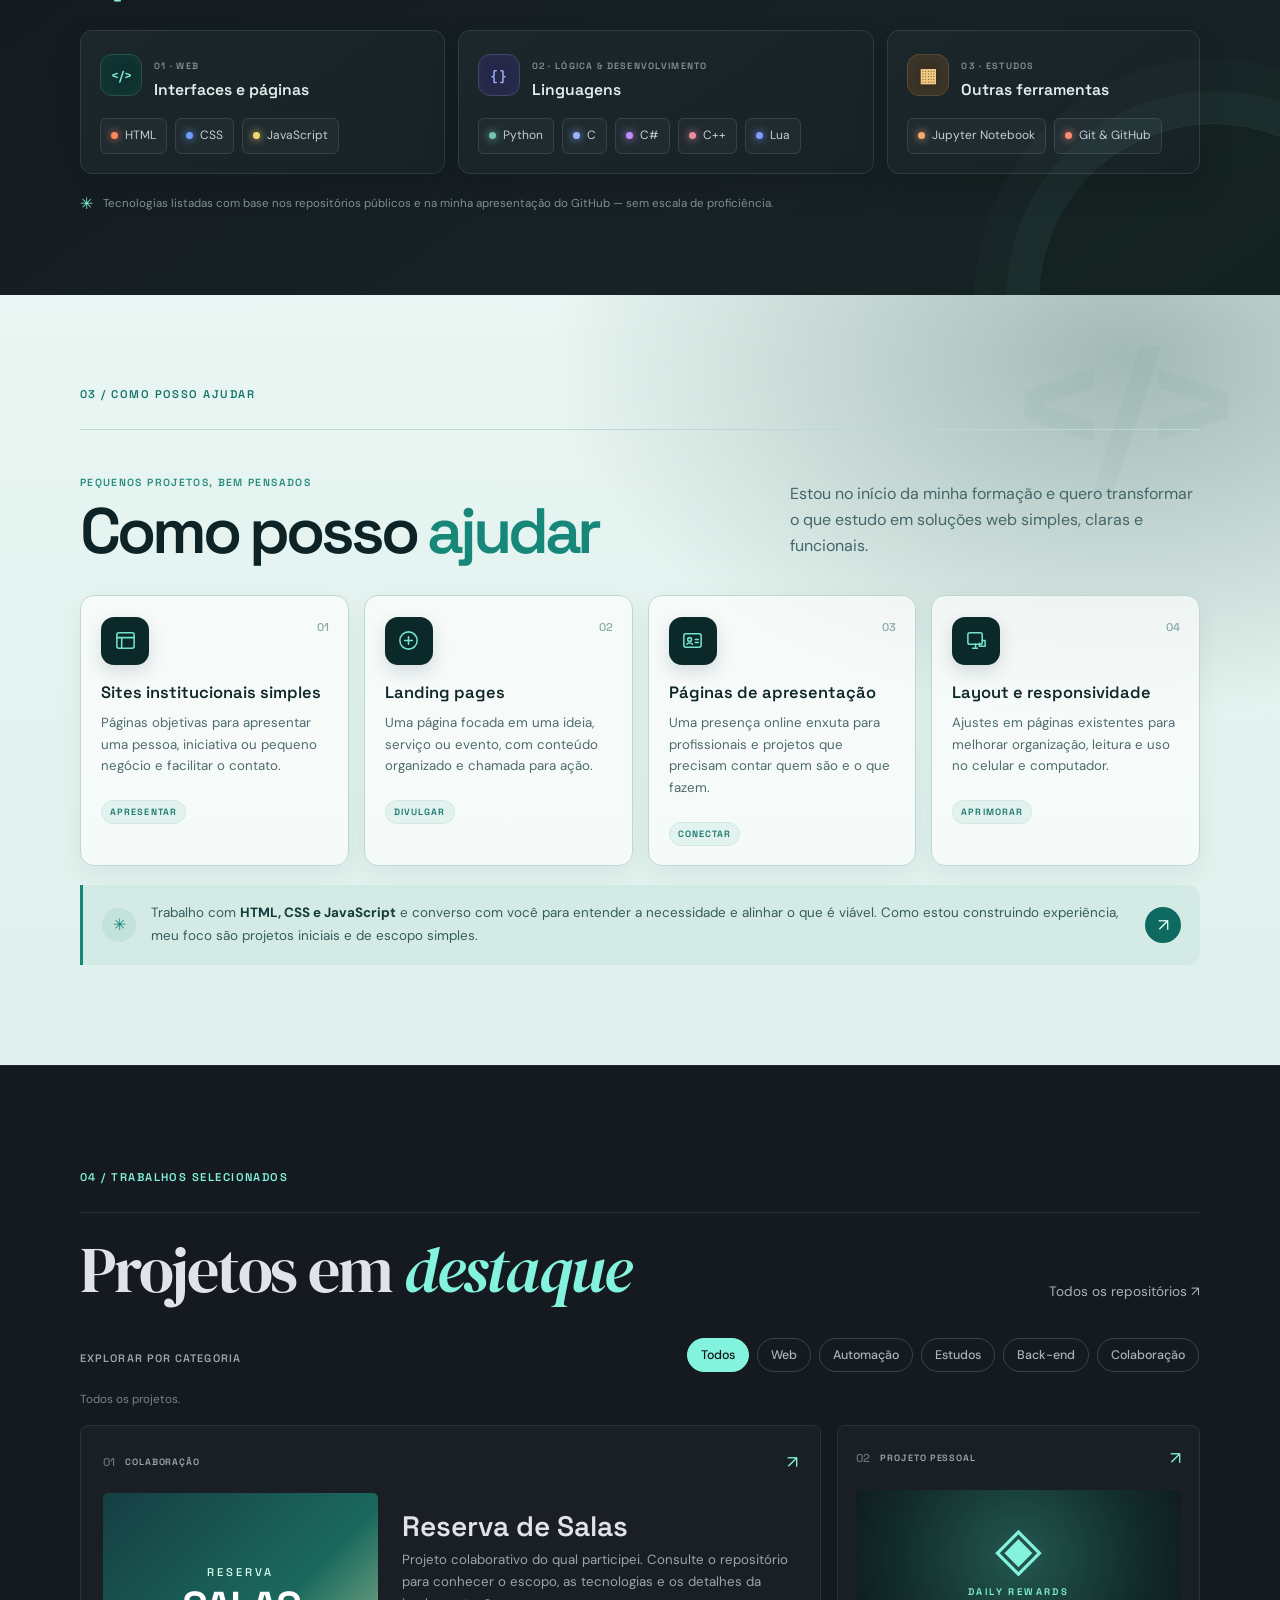
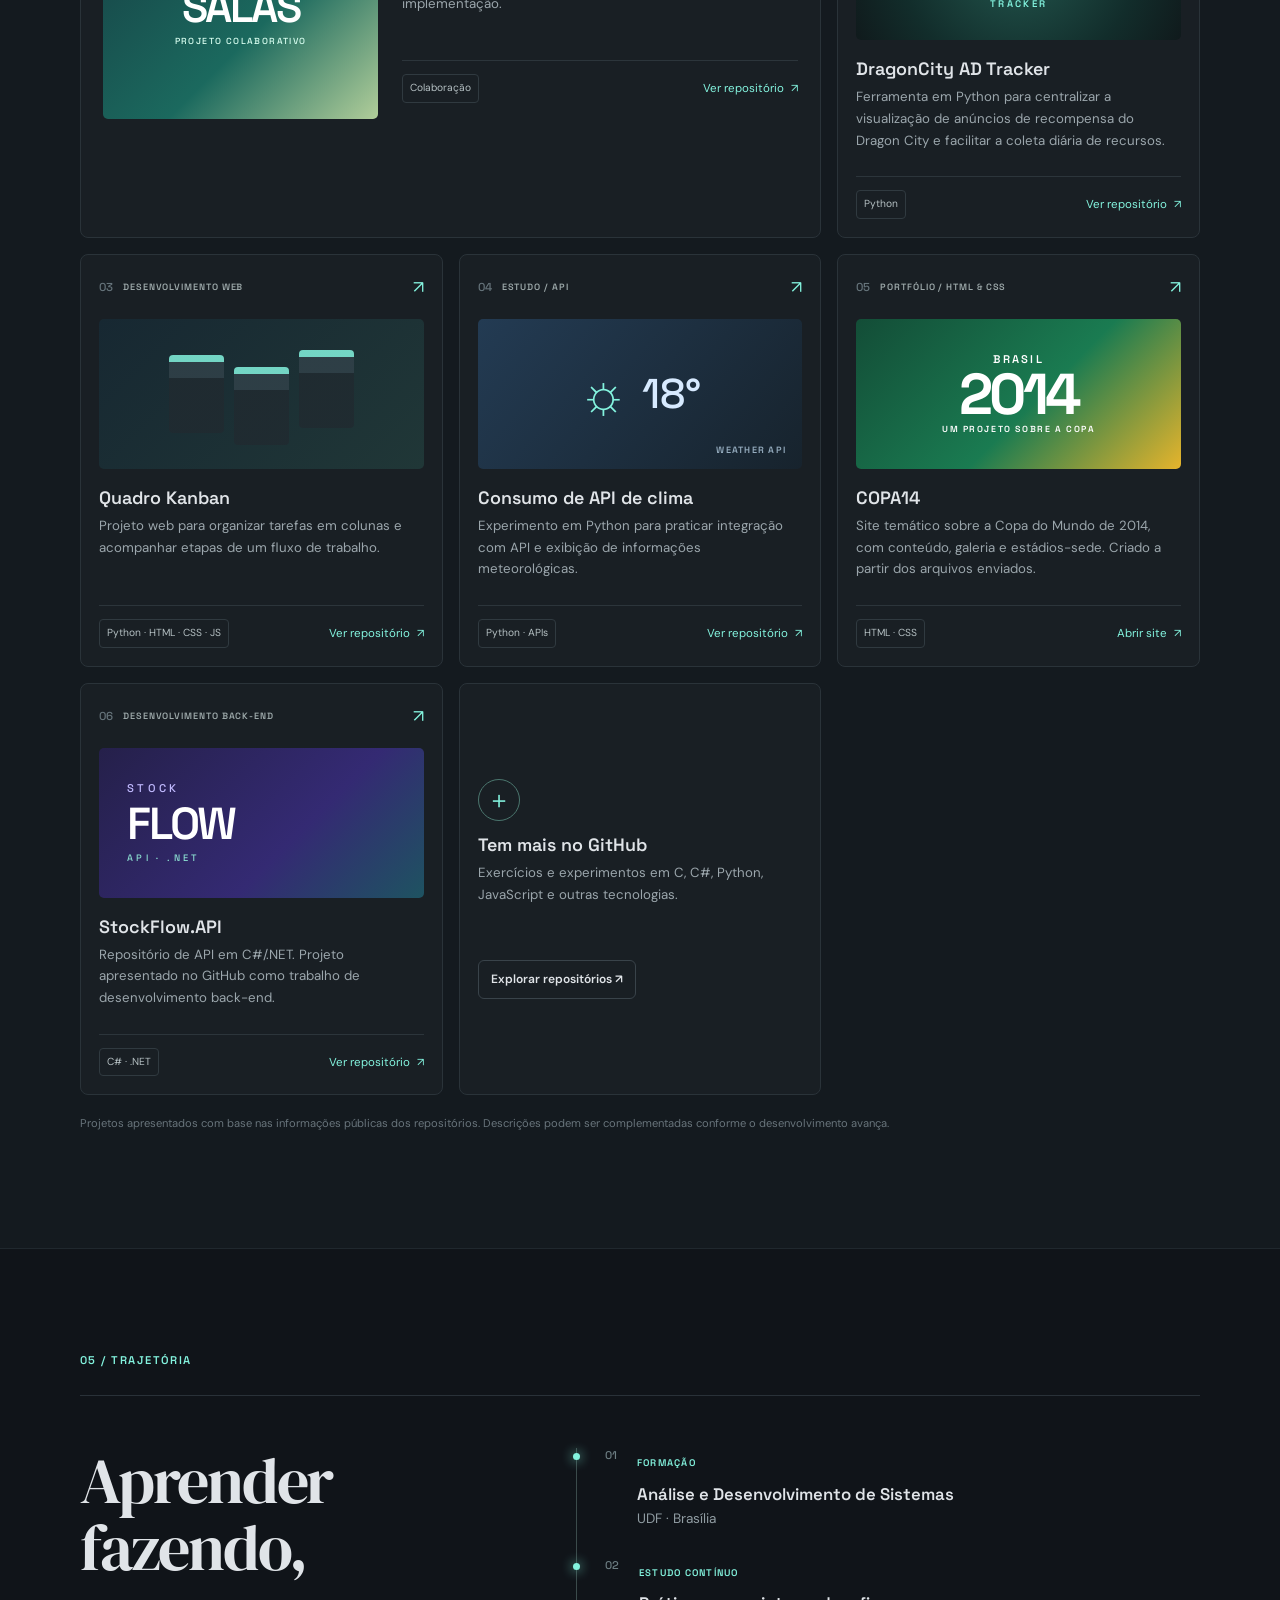
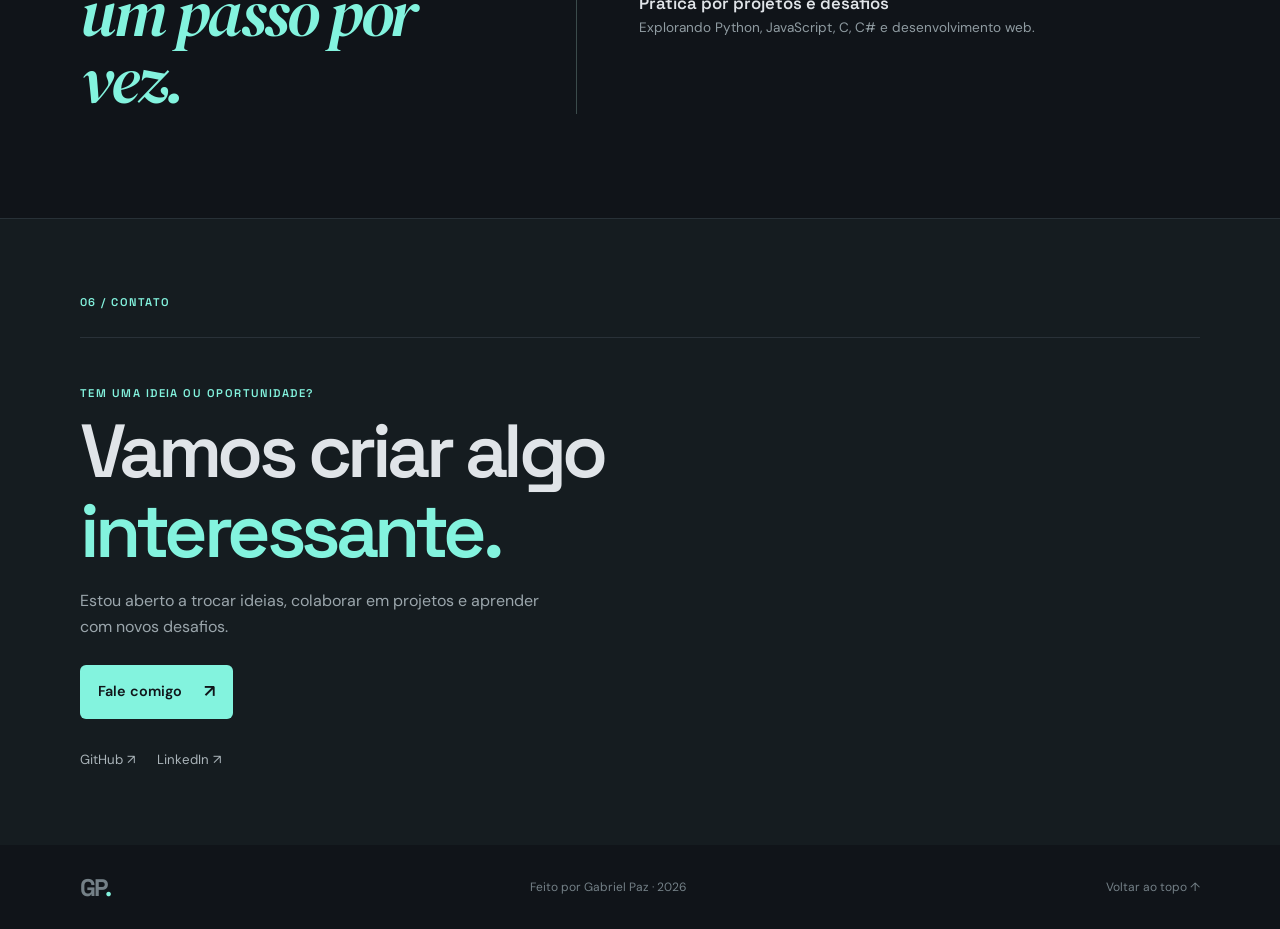
==== commit 75a78719: "Adiciona layout editorial e filtros de projetos" ====
--- a/index.html
+++ b/index.html
@@ -8,11 +8,13 @@
   <title>Gabriel Paz — Desenvolvedor em formação</title>
   <link rel="preconnect" href="https://fonts.googleapis.com">
   <link rel="preconnect" href="https://fonts.gstatic.com" crossorigin>
-  <link href="https://fonts.googleapis.com/css2?family=DM+Sans:wght@400;500;600;700&family=Space+Grotesk:wght@400;500;600;700&display=swap" rel="stylesheet">
+  <link href="https://fonts.googleapis.com/css2?family=DM+Serif+Display:ital@0;1&family=DM+Sans:wght@400;500;600;700&family=Space+Grotesk:wght@400;500;600;700&display=swap" rel="stylesheet">
   <link rel="stylesheet" href="assets/css/style.css">
   <link rel="stylesheet" href="assets/css/inspiration.css">
+  <link rel="stylesheet" href="assets/css/reference.css">
   <script src="assets/js/main.js" defer></script>
   <script src="assets/js/inspiration.js" defer></script>
+  <script src="assets/js/project-filters.js" defer></script>
 </head>
 <body>
   <header class="topbar"><a class="wordmark" href="#inicio" aria-label="Gabriel Paz, início">GP<span>.</span></a>
@@ -30,12 +32,12 @@
         <a class="command-item" href="#projetos"><span>▦</span><span><b>Projetos</b><small>Trabalhos selecionados</small></span><kbd>↵</kbd></a>
         <a class="command-item" href="#contato"><span>↗</span><span><b>Contato</b><small>LinkedIn e GitHub</small></span><kbd>↵</kbd></a>
         <a class="command-item" href="https://github.com/SaintGabs" target="_blank" rel="noopener"><span>⌘</span><span><b>GitHub</b><small>Repositórios públicos</small></span><kbd>↗</kbd></a>
-        <a class="command-item" href="https://github.com/SaintGabs/DragonCity-AD-Tracker" target="_blank" rel="noopener"><span>01</span><span><b>DragonCity AD Tracker</b><small>Projeto pessoal · Python</small></span><kbd>↗</kbd></a>
-        <a class="command-item" href="https://github.com/SaintGabs/Projetos/tree/main/QuadroKanban" target="_blank" rel="noopener"><span>02</span><span><b>Quadro Kanban</b><small>Projeto web</small></span><kbd>↗</kbd></a>
-        <a class="command-item" href="https://github.com/SaintGabs/Projetos/tree/main/ConsumirAPIClima" target="_blank" rel="noopener"><span>03</span><span><b>Consumo de API de clima</b><small>Estudo · Python</small></span><kbd>↗</kbd></a>
-        <a class="command-item" href="site/"><span>04</span><span><b>COPA14</b><small>Site temático · HTML e CSS</small></span><kbd>↗</kbd></a>
-        <a class="command-item" href="https://github.com/SaintGabs/StockFlow.API" target="_blank" rel="noopener"><span>05</span><span><b>StockFlow.API</b><small>Repositório · C#/.NET</small></span><kbd>↗</kbd></a>
-        <a class="command-item" href="https://github.com/kelwin-feitosa/reserva-salas" target="_blank" rel="noopener"><span>06</span><span><b>Reserva de Salas</b><small>Colaboração</small></span><kbd>↗</kbd></a>
+        <a class="command-item" href="https://github.com/kelwin-feitosa/reserva-salas" target="_blank" rel="noopener"><span>01</span><span><b>Reserva de Salas</b><small>Colaboração</small></span><kbd>↗</kbd></a>
+        <a class="command-item" href="https://github.com/SaintGabs/DragonCity-AD-Tracker" target="_blank" rel="noopener"><span>02</span><span><b>DragonCity AD Tracker</b><small>Projeto pessoal · Python</small></span><kbd>↗</kbd></a>
+        <a class="command-item" href="https://github.com/SaintGabs/Projetos/tree/main/QuadroKanban" target="_blank" rel="noopener"><span>03</span><span><b>Quadro Kanban</b><small>Projeto web</small></span><kbd>↗</kbd></a>
+        <a class="command-item" href="https://github.com/SaintGabs/Projetos/tree/main/ConsumirAPIClima" target="_blank" rel="noopener"><span>04</span><span><b>Consumo de API de clima</b><small>Estudo · Python</small></span><kbd>↗</kbd></a>
+        <a class="command-item" href="site/"><span>05</span><span><b>COPA14</b><small>Site temático · HTML e CSS</small></span><kbd>↗</kbd></a>
+        <a class="command-item" href="https://github.com/SaintGabs/StockFlow.API" target="_blank" rel="noopener"><span>06</span><span><b>StockFlow.API</b><small>Repositório · C#/.NET</small></span><kbd>↗</kbd></a>
       </nav>
       <div class="command-footer"><span>↑ ↓ navegar</span><span>Enter abrir</span><span>Esc fechar</span></div>
     </div>
@@ -44,8 +46,9 @@
     <section class="hero wrap" id="inicio">
       <canvas class="particle-network" aria-hidden="true"></canvas>
       <div class="hero-copy"><p class="eyebrow"><span class="pulse"></span> DISPONÍVEL PARA APRENDER E COLABORAR</p>
-        <h1>Construindo ideias<br>com <span>código e propósito.</span></h1>
-        <p class="intro">Olá, sou Gabriel Paz — estudante de Análise e Desenvolvimento de Sistemas, explorando desenvolvimento web, automação e soluções que resolvem problemas reais.</p>
+        <h1 class="hero-name">Gabriel<br><span>Paz.</span></h1>
+        <p class="hero-tagline">Construindo ideias com código e propósito.</p>
+        <p class="intro">Estudante de Análise e Desenvolvimento de Sistemas na UDF, explorando desenvolvimento web, automação e soluções que resolvem problemas reais.</p>
         <div class="hero-actions"><a class="button primary" href="#projetos">Ver projetos <span>↓</span></a><a class="button secondary" href="https://github.com/SaintGabs" target="_blank" rel="noopener">GitHub <span>↗</span></a></div>
         <div class="hero-meta"><span>📍 Brasília, Brasil</span><span>⌘ HTML · CSS · JavaScript · Python · C#</span></div>
       </div>
@@ -55,13 +58,14 @@
     <section class="tech-section" id="tecnologias"><div class="wrap tech-wrap"><div class="section-label">02 / TECNOLOGIAS</div><div class="tech-heading"><div><p class="eyebrow">FERRAMENTAS QUE ESTOU EXPLORANDO</p><h2>Tecnologias no meu <span>aprendizado</span></h2></div><p>Uma seleção de linguagens e ferramentas presentes nos meus projetos e estudos. Estou ampliando minha prática continuamente.</p></div><div class="tech-groups"><article class="tech-group"><div class="tech-group-title"><span class="tech-orb code-orb">&lt;/&gt;</span><div><small>01 · WEB</small><h3>Interfaces e páginas</h3></div></div><div class="tech-pills"><span><b class="tech-dot html-dot"></b>HTML</span><span><b class="tech-dot css-dot"></b>CSS</span><span><b class="tech-dot js-dot"></b>JavaScript</span></div></article><article class="tech-group"><div class="tech-group-title"><span class="tech-orb logic-orb">{ }</span><div><small>02 · LÓGICA & DESENVOLVIMENTO</small><h3>Linguagens</h3></div></div><div class="tech-pills"><span><b class="tech-dot py-dot"></b>Python</span><span><b class="tech-dot c-dot"></b>C</span><span><b class="tech-dot sharp-dot"></b>C#</span><span><b class="tech-dot cpp-dot"></b>C++</span><span><b class="tech-dot lua-dot"></b>Lua</span></div></article><article class="tech-group"><div class="tech-group-title"><span class="tech-orb data-orb">▦</span><div><small>03 · ESTUDOS</small><h3>Outras ferramentas</h3></div></div><div class="tech-pills"><span><b class="tech-dot notebook-dot"></b>Jupyter Notebook</span><span><b class="tech-dot git-dot"></b>Git & GitHub</span></div></article></div><div class="tech-foot"><span>✳</span> Tecnologias listadas com base nos repositórios públicos e na minha apresentação do GitHub — sem escala de proficiência.</div></div></section>
     <section class="services-section" id="servicos"><div class="wrap"><div class="section-label">03 / COMO POSSO AJUDAR</div><div class="services-intro"><div><p class="eyebrow">PEQUENOS PROJETOS, BEM PENSADOS</p><h2>Como posso <span>ajudar</span></h2></div><p class="services-lead">Estou no início da minha formação e quero transformar o que estudo em soluções web simples, claras e funcionais.</p></div><div class="services-grid"><article class="service-card"><div class="service-icon"><svg viewBox="0 0 24 24" aria-hidden="true"><rect x="3" y="4" width="18" height="16" rx="2"/><path d="M3 9h18M8 9v11"/></svg></div><span class="service-count">01</span><h3>Sites institucionais simples</h3><p>Páginas objetivas para apresentar uma pessoa, iniciativa ou pequeno negócio e facilitar o contato.</p><span class="service-tag">APRESENTAR</span></article><article class="service-card"><div class="service-icon"><svg viewBox="0 0 24 24" aria-hidden="true"><circle cx="12" cy="12" r="9"/><path d="M8 12h8m-4-4v8"/></svg></div><span class="service-count">02</span><h3>Landing pages</h3><p>Uma página focada em uma ideia, serviço ou evento, com conteúdo organizado e chamada para ação.</p><span class="service-tag">DIVULGAR</span></article><article class="service-card"><div class="service-icon"><svg viewBox="0 0 24 24" aria-hidden="true"><rect x="3" y="5" width="18" height="14" rx="2"/><circle cx="9" cy="11" r="2"/><path d="M6 16c.7-2 5.3-2 6 0m3-5h3m-3 3h3"/></svg></div><span class="service-count">03</span><h3>Páginas de apresentação</h3><p>Uma presença online enxuta para profissionais e projetos que precisam contar quem são e o que fazem.</p><span class="service-tag">CONECTAR</span></article><article class="service-card"><div class="service-icon"><svg viewBox="0 0 24 24" aria-hidden="true"><rect x="3" y="4" width="15" height="12" rx="2"/><path d="M8 20h5m-2-4v4m7-8h3v6h-6v-3"/></svg></div><span class="service-count">04</span><h3>Layout e responsividade</h3><p>Ajustes em páginas existentes para melhorar organização, leitura e uso no celular e computador.</p><span class="service-tag">APRIMORAR</span></article></div><div class="service-note"><span class="note-mark">✳</span><p>Trabalho com <b>HTML, CSS e JavaScript</b> e converso com você para entender a necessidade e alinhar o que é viável. Como estou construindo experiência, meu foco são projetos iniciais e de escopo simples.</p><a href="#contato" aria-label="Conversar sobre um projeto">↗</a></div></div></section>
     <section class="section projects-section" id="projetos"><div class="wrap"><div class="section-label">04 / TRABALHOS SELECIONADOS</div><div class="section-heading"><h2>Projetos em <span>destaque</span></h2><a class="text-link" href="https://github.com/SaintGabs?tab=repositories" target="_blank" rel="noopener">Todos os repositórios ↗</a></div>
+      <div class="project-toolbar"><span class="project-filter-label">Explorar por categoria</span><div class="project-filters" role="group" aria-label="Filtrar projetos"><button type="button" class="project-filter is-active" data-filter="all" aria-pressed="true">Todos</button><button type="button" class="project-filter" data-filter="web" aria-pressed="false">Web</button><button type="button" class="project-filter" data-filter="automation" aria-pressed="false">Automação</button><button type="button" class="project-filter" data-filter="study" aria-pressed="false">Estudos</button><button type="button" class="project-filter" data-filter="backend" aria-pressed="false">Back-end</button><button type="button" class="project-filter" data-filter="collaboration" aria-pressed="false">Colaboração</button></div></div><p class="project-filter-status" aria-live="polite">Todos os projetos.</p>
       <div class="project-grid">
-        <article class="project-card featured"><div class="project-top"><span class="project-index">01</span><span class="project-type">PROJETO PESSOAL</span><a class="external" href="https://github.com/SaintGabs/DragonCity-AD-Tracker" target="_blank" rel="noopener" aria-label="Abrir DragonCity AD Tracker no GitHub">↗</a></div><div class="project-art dragon-art"><span class="art-symbol">◈</span><span class="art-caption">DAILY REWARDS<br>TRACKER</span></div><h3>DragonCity AD Tracker</h3><p>Ferramenta em Python para centralizar a visualização de anúncios de recompensa do Dragon City e facilitar a coleta diária de recursos.</p><div class="project-bottom"><span class="tech">Python</span><a href="https://github.com/SaintGabs/DragonCity-AD-Tracker" target="_blank" rel="noopener">Ver repositório <span>↗</span></a></div></article>
-        <article class="project-card"><div class="project-top"><span class="project-index">02</span><span class="project-type">DESENVOLVIMENTO WEB</span><a class="external" href="https://github.com/SaintGabs/Projetos/tree/main/QuadroKanban" target="_blank" rel="noopener" aria-label="Abrir Quadro Kanban no GitHub">↗</a></div><div class="project-art kanban-art"><div class="kanban-columns"><i></i><i></i><i></i></div></div><h3>Quadro Kanban</h3><p>Projeto web para organizar tarefas em colunas e acompanhar etapas de um fluxo de trabalho.</p><div class="project-bottom"><span class="tech">Python · HTML · CSS · JS</span><a href="https://github.com/SaintGabs/Projetos/tree/main/QuadroKanban" target="_blank" rel="noopener">Ver repositório <span>↗</span></a></div></article>
-        <article class="project-card"><div class="project-top"><span class="project-index">03</span><span class="project-type">ESTUDO / API</span><a class="external" href="https://github.com/SaintGabs/Projetos/tree/main/ConsumirAPIClima" target="_blank" rel="noopener" aria-label="Abrir projeto de clima no GitHub">↗</a></div><div class="project-art weather-art"><span>☼</span><small>18°</small><b>WEATHER API</b></div><h3>Consumo de API de clima</h3><p>Experimento em Python para praticar integração com API e exibição de informações meteorológicas.</p><div class="project-bottom"><span class="tech">Python · APIs</span><a href="https://github.com/SaintGabs/Projetos/tree/main/ConsumirAPIClima" target="_blank" rel="noopener">Ver repositório <span>↗</span></a></div></article>
-        <article class="project-card"><div class="project-top"><span class="project-index">04</span><span class="project-type">PORTFÓLIO / HTML & CSS</span><a class="external" href="https://github.com/SaintGabs" target="_blank" rel="noopener" aria-label="Abrir GitHub de Gabriel">↗</a></div><div class="project-art copa-art"><span>BRASIL</span><b>2014</b><small>UM PROJETO SOBRE A COPA</small></div><h3>COPA14</h3><p>Site temático sobre a Copa do Mundo de 2014, com conteúdo, galeria e estádios-sede. Criado a partir dos arquivos enviados.</p><div class="project-bottom"><span class="tech">HTML · CSS</span><a href="site/">Abrir site <span>↗</span></a></div></article>
-        <article class="project-card"><div class="project-top"><span class="project-index">05</span><span class="project-type">DESENVOLVIMENTO BACK-END</span><a class="external" href="https://github.com/SaintGabs/StockFlow.API" target="_blank" rel="noopener" aria-label="Abrir StockFlow API no GitHub">↗</a></div><div class="project-art stock-art"><span>STOCK</span><b>FLOW</b><small>API · .NET</small></div><h3>StockFlow.API</h3><p>Repositório de API em C#/.NET. Projeto apresentado no GitHub como trabalho de desenvolvimento back-end.</p><div class="project-bottom"><span class="tech">C# · .NET</span><a href="https://github.com/SaintGabs/StockFlow.API" target="_blank" rel="noopener">Ver repositório <span>↗</span></a></div></article>
-        <article class="project-card"><div class="project-top"><span class="project-index">06</span><span class="project-type">COLABORAÇÃO</span><a class="external" href="https://github.com/kelwin-feitosa/reserva-salas" target="_blank" rel="noopener" aria-label="Abrir projeto Reserva de Salas no GitHub">↗</a></div><div class="project-art reserve-art"><span>RESERVA</span><b>SALAS</b><small>PROJETO COLABORATIVO</small></div><h3>Reserva de Salas</h3><p>Projeto colaborativo do qual participei. Consulte o repositório para conhecer o escopo, as tecnologias e os detalhes da implementação.</p><div class="project-bottom"><span class="tech">Colaboração</span><a href="https://github.com/kelwin-feitosa/reserva-salas" target="_blank" rel="noopener">Ver repositório <span>↗</span></a></div></article>
+        <article class="project-card featured" data-categories="automation"><div class="project-top"><span class="project-index">02</span><span class="project-type">PROJETO PESSOAL</span><a class="external" href="https://github.com/SaintGabs/DragonCity-AD-Tracker" target="_blank" rel="noopener" aria-label="Abrir DragonCity AD Tracker no GitHub">↗</a></div><div class="project-art dragon-art"><span class="art-symbol">◈</span><span class="art-caption">DAILY REWARDS<br>TRACKER</span></div><h3>DragonCity AD Tracker</h3><p>Ferramenta em Python para centralizar a visualização de anúncios de recompensa do Dragon City e facilitar a coleta diária de recursos.</p><div class="project-bottom"><span class="tech">Python</span><a href="https://github.com/SaintGabs/DragonCity-AD-Tracker" target="_blank" rel="noopener">Ver repositório <span>↗</span></a></div></article>
+        <article class="project-card" data-categories="web"><div class="project-top"><span class="project-index">03</span><span class="project-type">DESENVOLVIMENTO WEB</span><a class="external" href="https://github.com/SaintGabs/Projetos/tree/main/QuadroKanban" target="_blank" rel="noopener" aria-label="Abrir Quadro Kanban no GitHub">↗</a></div><div class="project-art kanban-art"><div class="kanban-columns"><i></i><i></i><i></i></div></div><h3>Quadro Kanban</h3><p>Projeto web para organizar tarefas em colunas e acompanhar etapas de um fluxo de trabalho.</p><div class="project-bottom"><span class="tech">Python · HTML · CSS · JS</span><a href="https://github.com/SaintGabs/Projetos/tree/main/QuadroKanban" target="_blank" rel="noopener">Ver repositório <span>↗</span></a></div></article>
+        <article class="project-card" data-categories="study"><div class="project-top"><span class="project-index">04</span><span class="project-type">ESTUDO / API</span><a class="external" href="https://github.com/SaintGabs/Projetos/tree/main/ConsumirAPIClima" target="_blank" rel="noopener" aria-label="Abrir projeto de clima no GitHub">↗</a></div><div class="project-art weather-art"><span>☼</span><small>18°</small><b>WEATHER API</b></div><h3>Consumo de API de clima</h3><p>Experimento em Python para praticar integração com API e exibição de informações meteorológicas.</p><div class="project-bottom"><span class="tech">Python · APIs</span><a href="https://github.com/SaintGabs/Projetos/tree/main/ConsumirAPIClima" target="_blank" rel="noopener">Ver repositório <span>↗</span></a></div></article>
+        <article class="project-card" data-categories="web"><div class="project-top"><span class="project-index">05</span><span class="project-type">PORTFÓLIO / HTML & CSS</span><a class="external" href="https://github.com/SaintGabs" target="_blank" rel="noopener" aria-label="Abrir GitHub de Gabriel">↗</a></div><div class="project-art copa-art"><span>BRASIL</span><b>2014</b><small>UM PROJETO SOBRE A COPA</small></div><h3>COPA14</h3><p>Site temático sobre a Copa do Mundo de 2014, com conteúdo, galeria e estádios-sede. Criado a partir dos arquivos enviados.</p><div class="project-bottom"><span class="tech">HTML · CSS</span><a href="site/">Abrir site <span>↗</span></a></div></article>
+        <article class="project-card" data-categories="backend"><div class="project-top"><span class="project-index">06</span><span class="project-type">DESENVOLVIMENTO BACK-END</span><a class="external" href="https://github.com/SaintGabs/StockFlow.API" target="_blank" rel="noopener" aria-label="Abrir StockFlow API no GitHub">↗</a></div><div class="project-art stock-art"><span>STOCK</span><b>FLOW</b><small>API · .NET</small></div><h3>StockFlow.API</h3><p>Repositório de API em C#/.NET. Projeto apresentado no GitHub como trabalho de desenvolvimento back-end.</p><div class="project-bottom"><span class="tech">C# · .NET</span><a href="https://github.com/SaintGabs/StockFlow.API" target="_blank" rel="noopener">Ver repositório <span>↗</span></a></div></article>
+        <article class="project-card reserve-featured" data-categories="collaboration"><div class="project-top"><span class="project-index">01</span><span class="project-type">COLABORAÇÃO</span><a class="external" href="https://github.com/kelwin-feitosa/reserva-salas" target="_blank" rel="noopener" aria-label="Abrir projeto Reserva de Salas no GitHub">↗</a></div><div class="project-art reserve-art"><span>RESERVA</span><b>SALAS</b><small>PROJETO COLABORATIVO</small></div><h3>Reserva de Salas</h3><p>Projeto colaborativo do qual participei. Consulte o repositório para conhecer o escopo, as tecnologias e os detalhes da implementação.</p><div class="project-bottom"><span class="tech">Colaboração</span><a href="https://github.com/kelwin-feitosa/reserva-salas" target="_blank" rel="noopener">Ver repositório <span>↗</span></a></div></article>
         <article class="project-card more-card"><div class="more-icon">＋</div><h3>Tem mais no GitHub</h3><p>Exercícios e experimentos em C, C#, Python, JavaScript e outras tecnologias.</p><a class="button secondary" href="https://github.com/SaintGabs?tab=repositories" target="_blank" rel="noopener">Explorar repositórios ↗</a></article>
       </div><p class="note">Projetos apresentados com base nas informações públicas dos repositórios. Descrições podem ser complementadas conforme o desenvolvimento avança.</p>
     </div></section>
--- a/assets/css/reference.css
+++ b/assets/css/reference.css
@@ -0,0 +1,36 @@
+/* Editorial layout inspired by the supplied portfolio reference. Existing colors are preserved. */
+.hero{overflow:hidden}
+.hero:before{content:"CÓDIGO · PROJETOS · APRENDIZADO";position:absolute;z-index:0;left:-4%;top:19%;white-space:nowrap;pointer-events:none;transform:rotate(-9deg);font:400 clamp(4rem,11vw,9rem)/.9 'DM Serif Display',Georgia,serif;letter-spacing:-.045em;color:rgba(131,243,222,.035)}
+.hero-copy,.portrait-area{position:relative;z-index:1}
+.hero-name{font:400 clamp(4.8rem,9vw,7.6rem)/.84 'DM Serif Display',Georgia,serif!important;letter-spacing:-.045em!important;margin:20px 0 16px!important}
+.hero-name span{font-style:italic}
+.hero-tagline{max-width:480px;margin:0 0 12px;color:#e0e4e8;font:500 clamp(1.08rem,2vw,1.35rem)/1.4 'DM Sans',sans-serif}
+.section-heading h2,.journey-grid>h2{font:400 clamp(2.5rem,5vw,4rem)/1.04 'DM Serif Display',Georgia,serif;letter-spacing:-.035em}
+.section-heading h2 span,.journey-grid>h2 span{font-style:italic}
+.project-toolbar{display:flex;align-items:center;justify-content:space-between;gap:18px;margin:0 0 10px}
+.project-filter-label{flex:none;color:#9ba6ac;font:600 .68rem 'Space Grotesk',sans-serif;letter-spacing:.1em;text-transform:uppercase}
+.project-filters{display:flex;align-items:center;gap:8px;max-width:100%;overflow-x:auto;padding:3px 1px 8px;scrollbar-width:thin;scrollbar-color:#39434a transparent}
+.project-filter{flex:none;border:1px solid #39434a;border-radius:999px;background:transparent;color:#aab2b8;padding:8px 13px;font:500 .78rem 'DM Sans',sans-serif;cursor:pointer;transition:background .2s,color .2s,border-color .2s}
+.project-filter:hover,.project-filter:focus-visible{border-color:#83f3de;color:#e0e4e8;outline:none}
+.project-filter.is-active{border-color:#83f3de;background:#83f3de;color:#101419}
+.project-filter-status{min-height:1.3em;margin:0 0 15px;color:#77848a;font-size:.73rem}
+.project-grid [hidden]{display:none!important}
+.project-card.reserve-featured{grid-column:span 2;order:-1;display:grid;grid-template-columns:minmax(0,.82fr) minmax(0,1.18fr);grid-template-areas:'top top' 'art title' 'art desc' 'art bottom';column-gap:24px;align-content:start;padding:22px}
+.reserve-featured .project-top{grid-area:top}
+.reserve-featured .project-art{grid-area:art;height:100%;min-height:210px;margin:16px 0 0}
+.reserve-featured h3{grid-area:title;align-self:end;margin:18px 0 5px;font-size:clamp(1.35rem,2.2vw,1.8rem)}
+.reserve-featured>p{grid-area:desc;min-height:0;align-self:start}
+.reserve-featured .project-bottom{grid-area:bottom;align-self:end}
+.project-card:focus-within{outline:2px solid #83f3de;outline-offset:3px}
+@media(max-width:760px){
+ .hero:before{top:17%;left:-18%;font-size:clamp(3.5rem,14vw,6rem)}
+ .hero-name{font-size:clamp(4.4rem,16vw,6.3rem)!important}
+ .section-heading h2,.journey-grid>h2{font-size:clamp(2.4rem,9vw,3.5rem)}
+ .project-toolbar{align-items:flex-start;flex-direction:column;gap:8px}
+ .project-filters{width:100%}
+ .project-card.reserve-featured{grid-column:1/-1;grid-template-columns:minmax(0,1fr);grid-template-areas:'top' 'art' 'title' 'desc' 'bottom';row-gap:0;padding:18px}
+ .reserve-featured .project-art{height:190px;min-height:190px;margin:15px 0 0}
+ .reserve-featured h3{margin-top:14px}
+ .reserve-featured>p{min-height:0}
+}
+@media(prefers-reduced-motion:reduce){.project-filter{transition:none}}
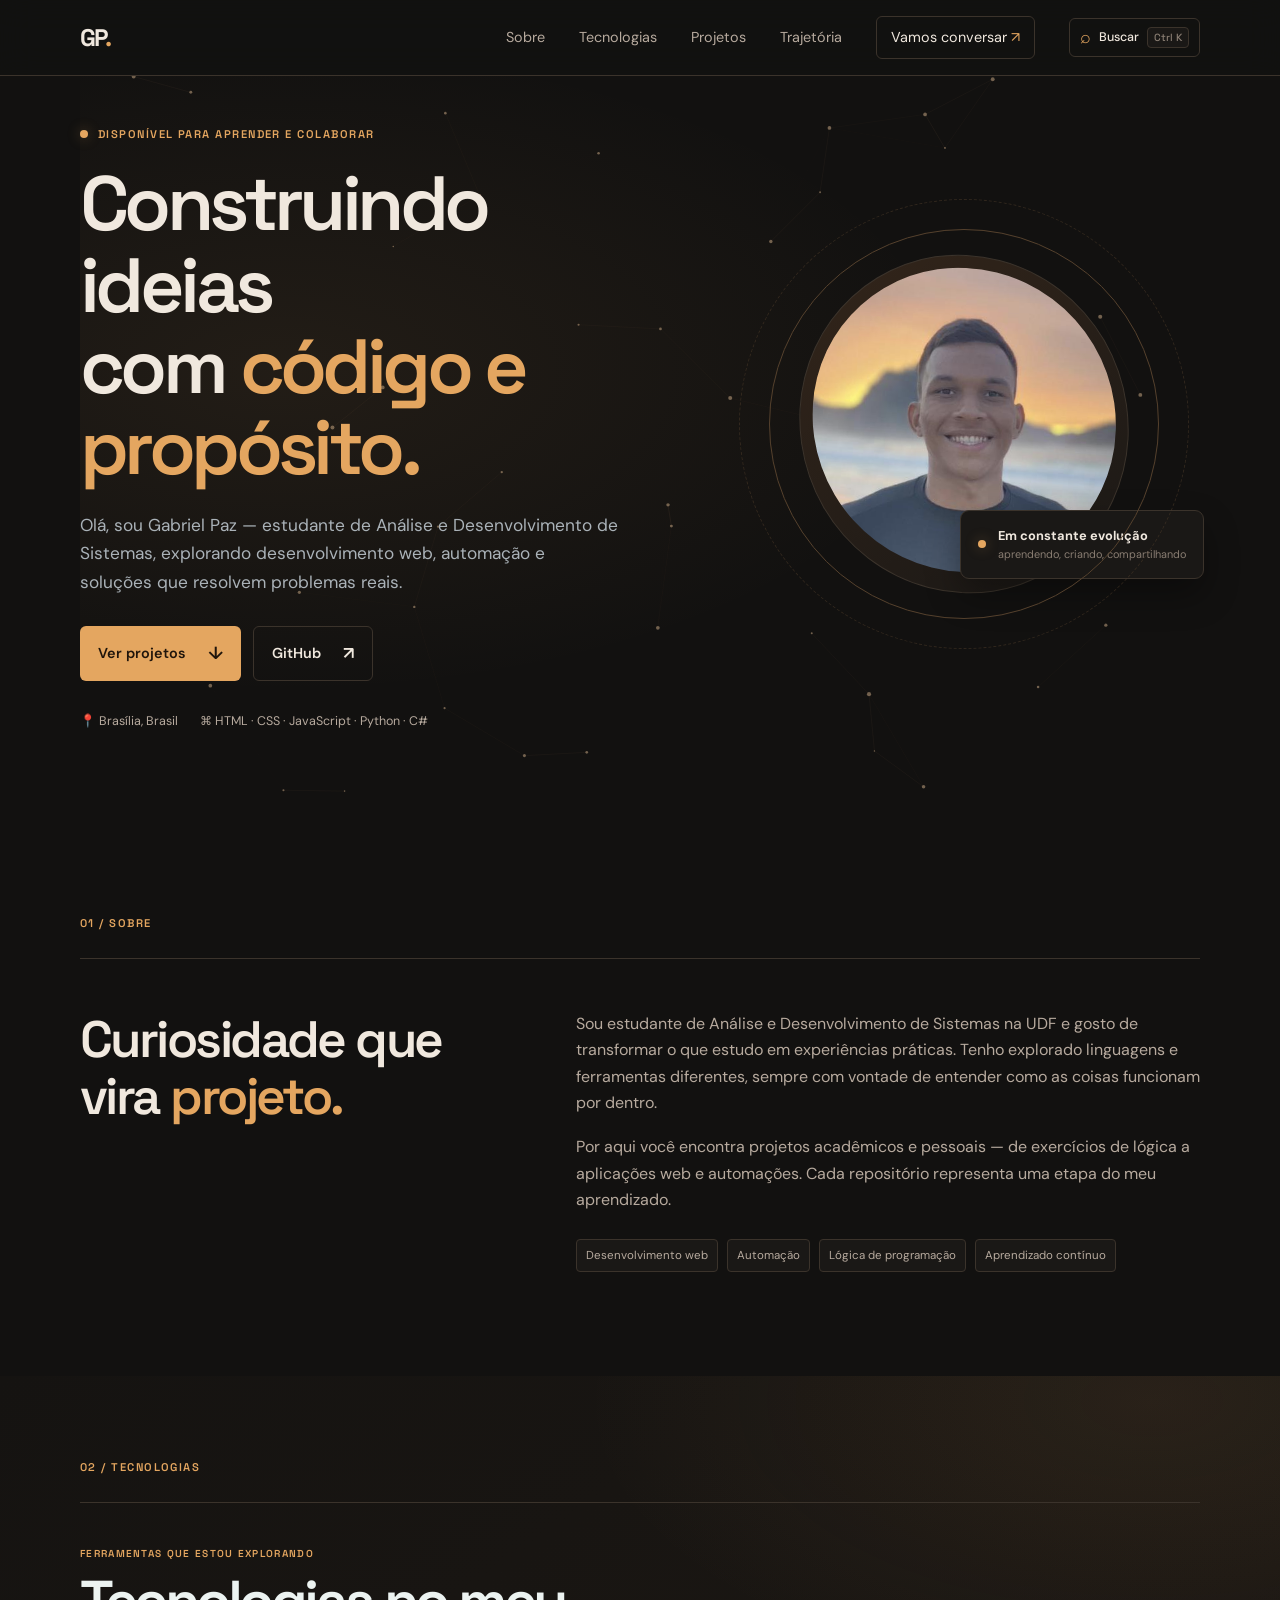
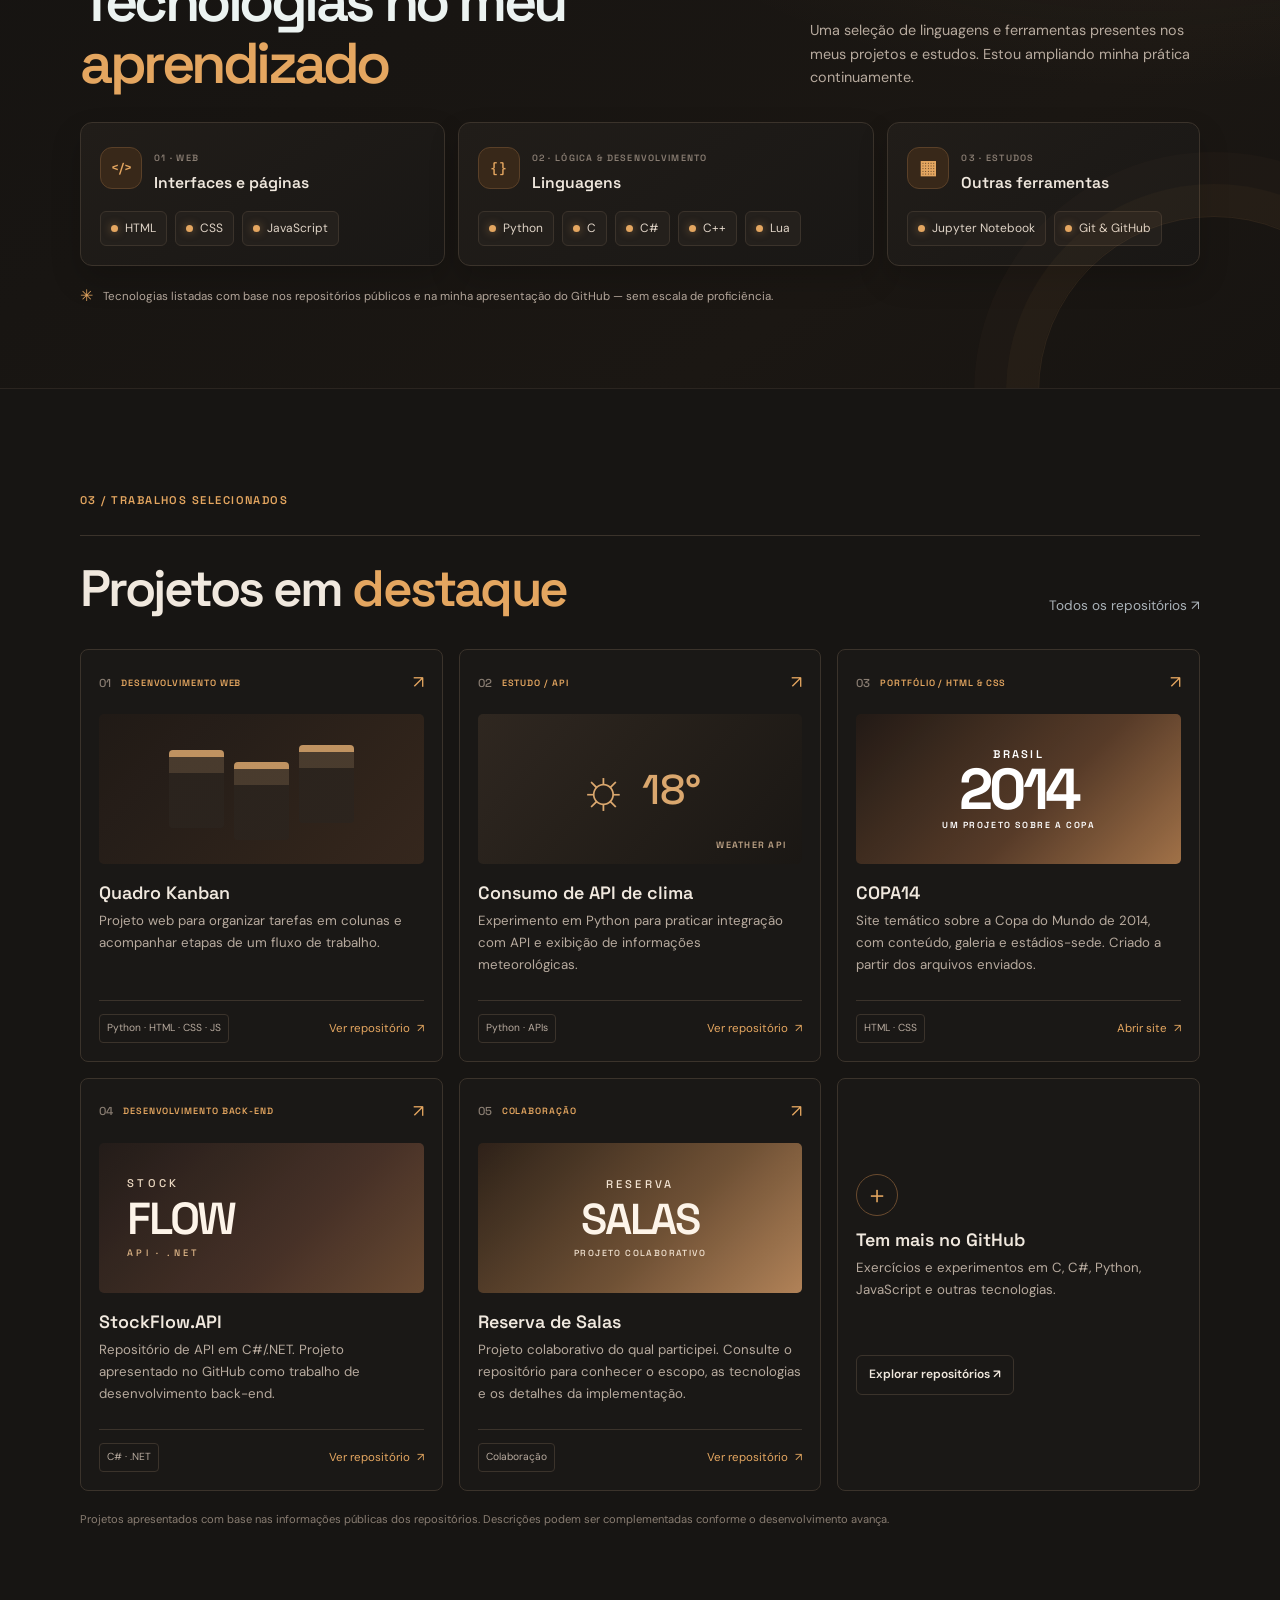
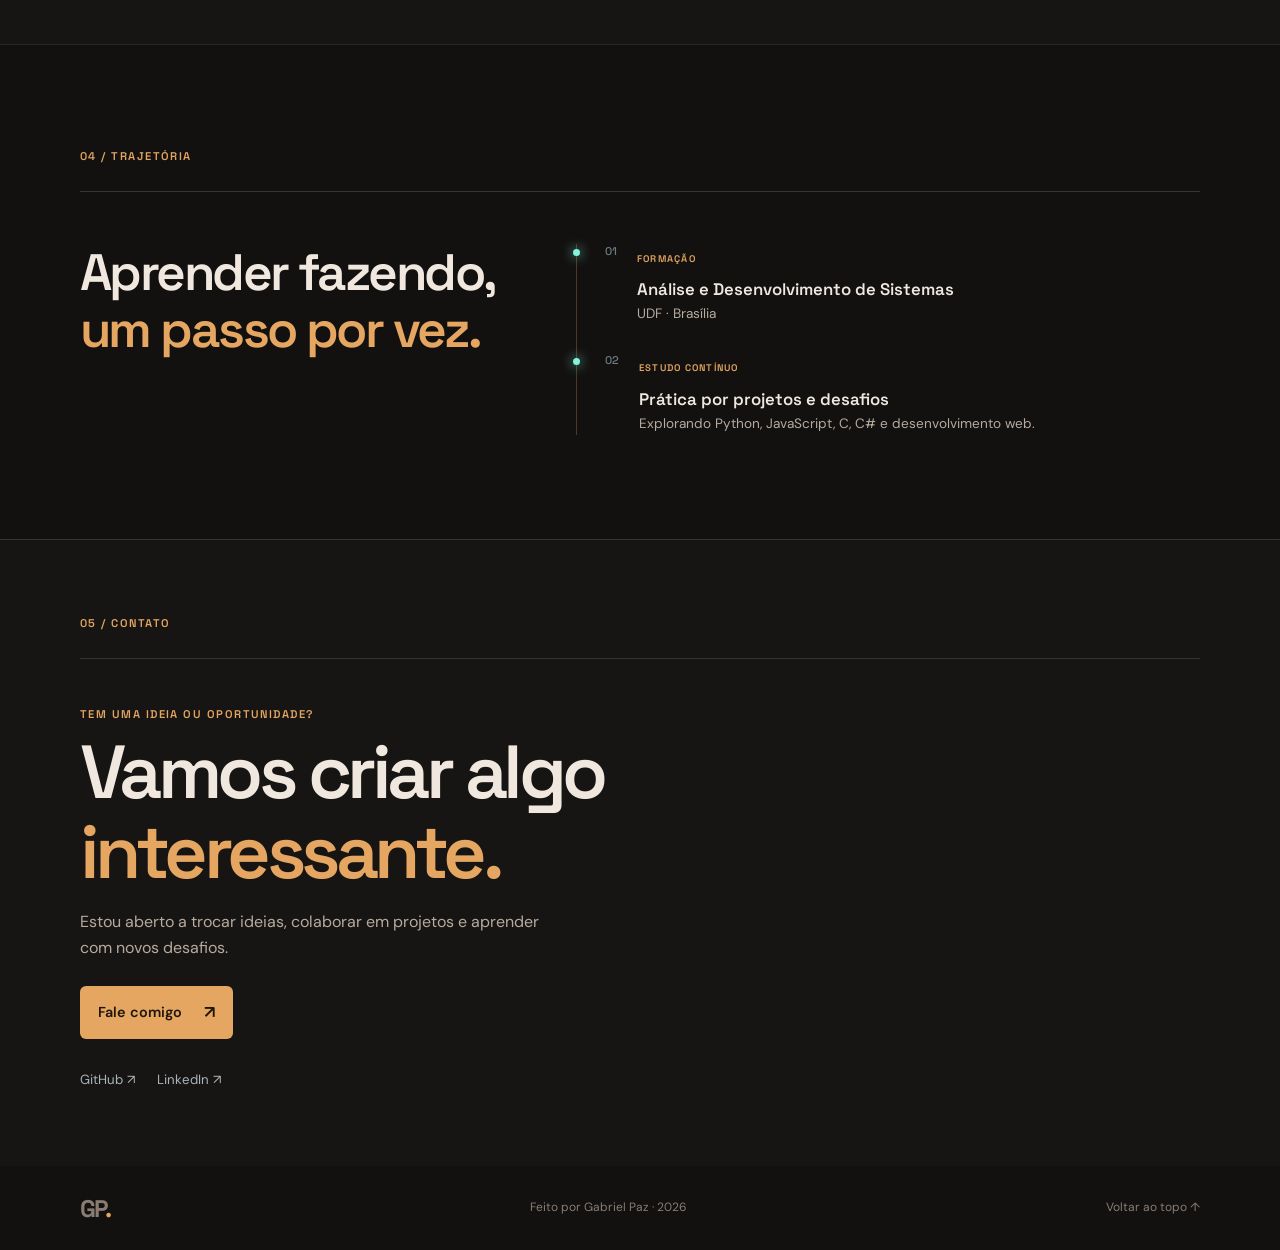
==== commit 8534c78f: "Update dark portfolio palette" ====
--- a/index.html
+++ b/index.html
@@ -4,22 +4,88 @@
   <meta charset="utf-8">
   <meta name="viewport" content="width=device-width, initial-scale=1">
   <meta name="description" content="Portfólio de Gabriel Paz — estudante de Análise e Desenvolvimento de Sistemas e desenvolvedor em formação.">
-  <meta name="theme-color" content="#101419">
+  <meta name="theme-color" content="#12110f">
   <title>Gabriel Paz — Desenvolvedor em formação</title>
   <link rel="preconnect" href="https://fonts.googleapis.com">
   <link rel="preconnect" href="https://fonts.gstatic.com" crossorigin>
-  <link href="https://fonts.googleapis.com/css2?family=DM+Serif+Display:ital@0;1&family=DM+Sans:wght@400;500;600;700&family=Space+Grotesk:wght@400;500;600;700&display=swap" rel="stylesheet">
+  <link href="https://fonts.googleapis.com/css2?family=DM+Sans:wght@400;500;600;700&family=Space+Grotesk:wght@400;500;600;700&display=swap" rel="stylesheet">
   <link rel="stylesheet" href="assets/css/style.css">
   <link rel="stylesheet" href="assets/css/inspiration.css">
-  <link rel="stylesheet" href="assets/css/reference.css">
+  <style>
+    :root{color-scheme:dark;--bg:#121110;--surface:#1a1816;--raised:#24201c;--line:#3b332b;--ink:#f0e8de;--muted:#b7aa9e;--subtle:#897d72;--accent:#e4a660;--accent-soft:#382819}
+    body{background:var(--bg);color:var(--ink)}
+    .topbar{background:rgba(18,17,16,.94);border-color:var(--line)}
+    .nav,.hero-meta,.about-text p,.tech-heading>p,.timeline p,.contact-copy,.project-card p{color:var(--muted)}
+    .wordmark span,.hero h1 span,.section h2 span,.contact-inner h2 span,.eyebrow,.section-label,.project-type,.timeline small,.external,.project-bottom a,.nav-cta span{color:var(--accent)}
+    .nav a:hover,.text-link:hover,.footer>a:last-child:hover{color:var(--accent)}
+    .nav-cta,.button.secondary,.command-trigger{border-color:var(--line);color:var(--ink)}
+    .pulse,.dot{background:var(--accent);box-shadow:0 0 13px rgba(228,166,96,.34)}
+    .hero:after{background:radial-gradient(ellipse at 18% 40%,rgba(228,166,96,.08),transparent 52%)}
+    .particle-network{filter:hue-rotate(225deg) saturate(.82)}
+    .portrait-frame{border-color:var(--line);background:linear-gradient(145deg,#33251a,#1a1816)}
+    .orbit{border-color:#55412d}
+    .float-card{background:var(--surface);border-color:var(--line)}
+    .float-card small{color:var(--subtle)}
+    .section-label{border-color:var(--line)}
+    .chips span,.tech{color:var(--muted);border-color:var(--line);background:var(--surface)}
+    .tech-section{background:radial-gradient(ellipse at 90% 4%,rgba(228,166,96,.08),transparent 35%),linear-gradient(145deg,#151311,#1b1713 72%,#171411);color:var(--ink)}
+    .tech-section:after{border-color:rgba(228,166,96,.10);box-shadow:0 0 0 32px rgba(228,166,96,.035),0 0 0 64px rgba(228,166,96,.018)}
+    .tech-section .section-label{border-color:var(--line);color:var(--accent)}
+    .tech-group{background:linear-gradient(145deg,#211d19,#191715);border-color:var(--line);box-shadow:0 14px 30px rgba(0,0,0,.18)}
+    .tech-group:hover{border-color:#805c38}
+    .tech-group-title small{color:var(--subtle)}
+    .tech-group-title h3{color:var(--ink)}
+    .tech-orb,.tech-section .tech-orb{background:var(--accent-soft);border-color:#5a4028;color:var(--accent);box-shadow:none}
+    .tech-pills span{background:var(--raised);border-color:var(--line);color:#dfd3c6}
+    .tech-pills span:hover{background:#30271e;border-color:#805c38}
+    .tech-section .tech-dot{background:var(--accent);box-shadow:0 0 8px rgba(228,166,96,.5)}
+    .tech-foot{color:var(--muted)}
+    .projects-section{background:#171513;border-color:#2b2520}
+    .project-card{background:var(--surface);border-color:var(--line)}
+    .project-card:hover{border-color:#805c38}
+    .project-index,.note{color:var(--subtle)}
+    .project-bottom{border-color:var(--line)}
+    .project-art{filter:saturate(.82)}
+    .kanban-art{background:linear-gradient(135deg,#211a15,#38271a)}
+    .kanban-columns i{background:linear-gradient(var(--accent) 7px,#51402e 7px 23px,#2c241c 23px 100%)}
+    .reserve-art{background:linear-gradient(135deg,#302116,#75502e 58%,#b9814d);color:#f5e3ce}
+    .reserve-art b,.stock-art b{color:#fff4e6}
+    .weather-art{background:linear-gradient(130deg,#30271e,#1b1713);color:#f0e1cd}
+    .weather-art span,.weather-art small{color:var(--accent)}
+    .weather-art b{color:#c2a27f}
+    .copa-art{background:linear-gradient(135deg,#241a14,#5c3a23 58%,#a9703d)}
+    .stock-art{background:linear-gradient(135deg,#241c18,#4b3024 62%,#6d482b);color:#f0d8bc}
+    .stock-art small{color:#e8b77d}
+    .contact-section{background:#171513;border-color:var(--line)}
+    .footer{color:var(--subtle)}
+    .command-trigger:hover,.command-trigger:focus-visible{border-color:var(--accent);color:var(--ink)}
+    .command-trigger>span,.command-search>span{color:var(--accent)}
+    .command-trigger kbd,.command-search kbd,.command-item>kbd{border-color:var(--line);color:var(--subtle);background:var(--surface)}
+    .command-dialog{background:#171513;border-color:var(--line);color:var(--ink)}
+    .command-search{background:var(--surface);border-color:var(--line)}
+    .command-search input{color:var(--ink)}
+    .command-search input::placeholder,.command-caption,.command-footer{color:var(--subtle)}
+    .command-results{scrollbar-color:#55412d transparent}
+    .command-item{color:var(--muted)}
+    .command-item:hover,.command-item:focus-visible,.command-item.is-active{background:var(--raised);color:var(--ink)}
+    .command-item>span:first-child{background:var(--accent-soft);color:var(--accent)}
+    .command-item small{color:var(--subtle)}
+    .command-footer{border-color:var(--line)}
+    a:focus-visible,button:focus-visible{outline:2px solid var(--accent);outline-offset:3px}
+    .button.primary{background:var(--accent);color:#20150b}
+    .button.primary span{color:#20150b}
+    .tech-heading h2 span,.tech-foot>span{color:var(--accent)}
+    .tech-section .tech-dot{background:var(--accent);color:var(--accent);box-shadow:0 0 8px rgba(228,166,96,.5)}
+    .more-icon{color:var(--accent);border-color:#6a4b2f}
+    .timeline{border-left-color:#4b3a2c}
+  </style>
   <script src="assets/js/main.js" defer></script>
   <script src="assets/js/inspiration.js" defer></script>
-  <script src="assets/js/project-filters.js" defer></script>
 </head>
 <body>
   <header class="topbar"><a class="wordmark" href="#inicio" aria-label="Gabriel Paz, início">GP<span>.</span></a>
     <button class="menu-toggle" aria-expanded="false" aria-controls="menu" aria-label="Abrir menu">☰</button>
-    <nav id="menu" class="nav"><a href="#sobre">Sobre</a><a href="#tecnologias">Tecnologias</a><a href="#servicos">Como posso ajudar</a><a href="#projetos">Projetos</a><a href="#trajetoria">Trajetória</a><a href="#contato" class="nav-cta">Vamos conversar <span>↗</span></a><button class="command-trigger" type="button" aria-haspopup="dialog" aria-controls="command-dialog"><span aria-hidden="true">⌕</span> Buscar <kbd>Ctrl K</kbd></button></nav>
+    <nav id="menu" class="nav"><a href="#sobre">Sobre</a><a href="#tecnologias">Tecnologias</a><a href="#projetos">Projetos</a><a href="#trajetoria">Trajetória</a><a href="#contato" class="nav-cta">Vamos conversar <span>↗</span></a><button class="command-trigger" type="button" aria-haspopup="dialog" aria-controls="command-dialog"><span aria-hidden="true">⌕</span> Buscar <kbd>Ctrl K</kbd></button></nav>
   </header>
   <dialog class="command-dialog" id="command-dialog" aria-labelledby="command-title">
     <div class="command-box">
@@ -32,12 +98,11 @@
         <a class="command-item" href="#projetos"><span>▦</span><span><b>Projetos</b><small>Trabalhos selecionados</small></span><kbd>↵</kbd></a>
         <a class="command-item" href="#contato"><span>↗</span><span><b>Contato</b><small>LinkedIn e GitHub</small></span><kbd>↵</kbd></a>
         <a class="command-item" href="https://github.com/SaintGabs" target="_blank" rel="noopener"><span>⌘</span><span><b>GitHub</b><small>Repositórios públicos</small></span><kbd>↗</kbd></a>
-        <a class="command-item" href="https://github.com/kelwin-feitosa/reserva-salas" target="_blank" rel="noopener"><span>01</span><span><b>Reserva de Salas</b><small>Colaboração</small></span><kbd>↗</kbd></a>
-        <a class="command-item" href="https://github.com/SaintGabs/DragonCity-AD-Tracker" target="_blank" rel="noopener"><span>02</span><span><b>DragonCity AD Tracker</b><small>Projeto pessoal · Python</small></span><kbd>↗</kbd></a>
-        <a class="command-item" href="https://github.com/SaintGabs/Projetos/tree/main/QuadroKanban" target="_blank" rel="noopener"><span>03</span><span><b>Quadro Kanban</b><small>Projeto web</small></span><kbd>↗</kbd></a>
-        <a class="command-item" href="https://github.com/SaintGabs/Projetos/tree/main/ConsumirAPIClima" target="_blank" rel="noopener"><span>04</span><span><b>Consumo de API de clima</b><small>Estudo · Python</small></span><kbd>↗</kbd></a>
-        <a class="command-item" href="site/"><span>05</span><span><b>COPA14</b><small>Site temático · HTML e CSS</small></span><kbd>↗</kbd></a>
-        <a class="command-item" href="https://github.com/SaintGabs/StockFlow.API" target="_blank" rel="noopener"><span>06</span><span><b>StockFlow.API</b><small>Repositório · C#/.NET</small></span><kbd>↗</kbd></a>
+        <a class="command-item" href="https://github.com/SaintGabs/Projetos/tree/main/QuadroKanban" target="_blank" rel="noopener"><span>01</span><span><b>Quadro Kanban</b><small>Projeto web</small></span><kbd>↗</kbd></a>
+        <a class="command-item" href="https://github.com/SaintGabs/Projetos/tree/main/ConsumirAPIClima" target="_blank" rel="noopener"><span>02</span><span><b>Consumo de API de clima</b><small>Estudo · Python</small></span><kbd>↗</kbd></a>
+        <a class="command-item" href="site/"><span>03</span><span><b>COPA14</b><small>Site temático · HTML e CSS</small></span><kbd>↗</kbd></a>
+        <a class="command-item" href="https://github.com/SaintGabs/StockFlow.API" target="_blank" rel="noopener"><span>04</span><span><b>StockFlow.API</b><small>Repositório · C#/.NET</small></span><kbd>↗</kbd></a>
+        <a class="command-item" href="https://github.com/kelwin-feitosa/reserva-salas" target="_blank" rel="noopener"><span>05</span><span><b>Reserva de Salas</b><small>Colaboração</small></span><kbd>↗</kbd></a>
       </nav>
       <div class="command-footer"><span>↑ ↓ navegar</span><span>Enter abrir</span><span>Esc fechar</span></div>
     </div>
@@ -46,9 +111,8 @@
     <section class="hero wrap" id="inicio">
       <canvas class="particle-network" aria-hidden="true"></canvas>
       <div class="hero-copy"><p class="eyebrow"><span class="pulse"></span> DISPONÍVEL PARA APRENDER E COLABORAR</p>
-        <h1 class="hero-name">Gabriel<br><span>Paz.</span></h1>
-        <p class="hero-tagline">Construindo ideias com código e propósito.</p>
-        <p class="intro">Estudante de Análise e Desenvolvimento de Sistemas na UDF, explorando desenvolvimento web, automação e soluções que resolvem problemas reais.</p>
+        <h1>Construindo ideias<br>com <span>código e propósito.</span></h1>
+        <p class="intro">Olá, sou Gabriel Paz — estudante de Análise e Desenvolvimento de Sistemas, explorando desenvolvimento web, automação e soluções que resolvem problemas reais.</p>
         <div class="hero-actions"><a class="button primary" href="#projetos">Ver projetos <span>↓</span></a><a class="button secondary" href="https://github.com/SaintGabs" target="_blank" rel="noopener">GitHub <span>↗</span></a></div>
         <div class="hero-meta"><span>📍 Brasília, Brasil</span><span>⌘ HTML · CSS · JavaScript · Python · C#</span></div>
       </div>
@@ -56,21 +120,19 @@
     </section>
     <section class="section wrap" id="sobre"><div class="section-label">01 / SOBRE</div><div class="about-grid"><h2>Curiosidade que<br>vira <span>projeto.</span></h2><div class="about-text"><p>Sou estudante de Análise e Desenvolvimento de Sistemas na UDF e gosto de transformar o que estudo em experiências práticas. Tenho explorado linguagens e ferramentas diferentes, sempre com vontade de entender como as coisas funcionam por dentro.</p><p>Por aqui você encontra projetos acadêmicos e pessoais — de exercícios de lógica a aplicações web e automações. Cada repositório representa uma etapa do meu aprendizado.</p><div class="chips"><span>Desenvolvimento web</span><span>Automação</span><span>Lógica de programação</span><span>Aprendizado contínuo</span></div></div></div></section>
     <section class="tech-section" id="tecnologias"><div class="wrap tech-wrap"><div class="section-label">02 / TECNOLOGIAS</div><div class="tech-heading"><div><p class="eyebrow">FERRAMENTAS QUE ESTOU EXPLORANDO</p><h2>Tecnologias no meu <span>aprendizado</span></h2></div><p>Uma seleção de linguagens e ferramentas presentes nos meus projetos e estudos. Estou ampliando minha prática continuamente.</p></div><div class="tech-groups"><article class="tech-group"><div class="tech-group-title"><span class="tech-orb code-orb">&lt;/&gt;</span><div><small>01 · WEB</small><h3>Interfaces e páginas</h3></div></div><div class="tech-pills"><span><b class="tech-dot html-dot"></b>HTML</span><span><b class="tech-dot css-dot"></b>CSS</span><span><b class="tech-dot js-dot"></b>JavaScript</span></div></article><article class="tech-group"><div class="tech-group-title"><span class="tech-orb logic-orb">{ }</span><div><small>02 · LÓGICA & DESENVOLVIMENTO</small><h3>Linguagens</h3></div></div><div class="tech-pills"><span><b class="tech-dot py-dot"></b>Python</span><span><b class="tech-dot c-dot"></b>C</span><span><b class="tech-dot sharp-dot"></b>C#</span><span><b class="tech-dot cpp-dot"></b>C++</span><span><b class="tech-dot lua-dot"></b>Lua</span></div></article><article class="tech-group"><div class="tech-group-title"><span class="tech-orb data-orb">▦</span><div><small>03 · ESTUDOS</small><h3>Outras ferramentas</h3></div></div><div class="tech-pills"><span><b class="tech-dot notebook-dot"></b>Jupyter Notebook</span><span><b class="tech-dot git-dot"></b>Git & GitHub</span></div></article></div><div class="tech-foot"><span>✳</span> Tecnologias listadas com base nos repositórios públicos e na minha apresentação do GitHub — sem escala de proficiência.</div></div></section>
-    <section class="services-section" id="servicos"><div class="wrap"><div class="section-label">03 / COMO POSSO AJUDAR</div><div class="services-intro"><div><p class="eyebrow">PEQUENOS PROJETOS, BEM PENSADOS</p><h2>Como posso <span>ajudar</span></h2></div><p class="services-lead">Estou no início da minha formação e quero transformar o que estudo em soluções web simples, claras e funcionais.</p></div><div class="services-grid"><article class="service-card"><div class="service-icon"><svg viewBox="0 0 24 24" aria-hidden="true"><rect x="3" y="4" width="18" height="16" rx="2"/><path d="M3 9h18M8 9v11"/></svg></div><span class="service-count">01</span><h3>Sites institucionais simples</h3><p>Páginas objetivas para apresentar uma pessoa, iniciativa ou pequeno negócio e facilitar o contato.</p><span class="service-tag">APRESENTAR</span></article><article class="service-card"><div class="service-icon"><svg viewBox="0 0 24 24" aria-hidden="true"><circle cx="12" cy="12" r="9"/><path d="M8 12h8m-4-4v8"/></svg></div><span class="service-count">02</span><h3>Landing pages</h3><p>Uma página focada em uma ideia, serviço ou evento, com conteúdo organizado e chamada para ação.</p><span class="service-tag">DIVULGAR</span></article><article class="service-card"><div class="service-icon"><svg viewBox="0 0 24 24" aria-hidden="true"><rect x="3" y="5" width="18" height="14" rx="2"/><circle cx="9" cy="11" r="2"/><path d="M6 16c.7-2 5.3-2 6 0m3-5h3m-3 3h3"/></svg></div><span class="service-count">03</span><h3>Páginas de apresentação</h3><p>Uma presença online enxuta para profissionais e projetos que precisam contar quem são e o que fazem.</p><span class="service-tag">CONECTAR</span></article><article class="service-card"><div class="service-icon"><svg viewBox="0 0 24 24" aria-hidden="true"><rect x="3" y="4" width="15" height="12" rx="2"/><path d="M8 20h5m-2-4v4m7-8h3v6h-6v-3"/></svg></div><span class="service-count">04</span><h3>Layout e responsividade</h3><p>Ajustes em páginas existentes para melhorar organização, leitura e uso no celular e computador.</p><span class="service-tag">APRIMORAR</span></article></div><div class="service-note"><span class="note-mark">✳</span><p>Trabalho com <b>HTML, CSS e JavaScript</b> e converso com você para entender a necessidade e alinhar o que é viável. Como estou construindo experiência, meu foco são projetos iniciais e de escopo simples.</p><a href="#contato" aria-label="Conversar sobre um projeto">↗</a></div></div></section>
-    <section class="section projects-section" id="projetos"><div class="wrap"><div class="section-label">04 / TRABALHOS SELECIONADOS</div><div class="section-heading"><h2>Projetos em <span>destaque</span></h2><a class="text-link" href="https://github.com/SaintGabs?tab=repositories" target="_blank" rel="noopener">Todos os repositórios ↗</a></div>
-      <div class="project-toolbar"><span class="project-filter-label">Explorar por categoria</span><div class="project-filters" role="group" aria-label="Filtrar projetos"><button type="button" class="project-filter is-active" data-filter="all" aria-pressed="true">Todos</button><button type="button" class="project-filter" data-filter="web" aria-pressed="false">Web</button><button type="button" class="project-filter" data-filter="automation" aria-pressed="false">Automação</button><button type="button" class="project-filter" data-filter="study" aria-pressed="false">Estudos</button><button type="button" class="project-filter" data-filter="backend" aria-pressed="false">Back-end</button><button type="button" class="project-filter" data-filter="collaboration" aria-pressed="false">Colaboração</button></div></div><p class="project-filter-status" aria-live="polite">Todos os projetos.</p>
+
+    <section class="section projects-section" id="projetos"><div class="wrap"><div class="section-label">03 / TRABALHOS SELECIONADOS</div><div class="section-heading"><h2>Projetos em <span>destaque</span></h2><a class="text-link" href="https://github.com/SaintGabs?tab=repositories" target="_blank" rel="noopener">Todos os repositórios ↗</a></div>
       <div class="project-grid">
-        <article class="project-card featured" data-categories="automation"><div class="project-top"><span class="project-index">02</span><span class="project-type">PROJETO PESSOAL</span><a class="external" href="https://github.com/SaintGabs/DragonCity-AD-Tracker" target="_blank" rel="noopener" aria-label="Abrir DragonCity AD Tracker no GitHub">↗</a></div><div class="project-art dragon-art"><span class="art-symbol">◈</span><span class="art-caption">DAILY REWARDS<br>TRACKER</span></div><h3>DragonCity AD Tracker</h3><p>Ferramenta em Python para centralizar a visualização de anúncios de recompensa do Dragon City e facilitar a coleta diária de recursos.</p><div class="project-bottom"><span class="tech">Python</span><a href="https://github.com/SaintGabs/DragonCity-AD-Tracker" target="_blank" rel="noopener">Ver repositório <span>↗</span></a></div></article>
-        <article class="project-card" data-categories="web"><div class="project-top"><span class="project-index">03</span><span class="project-type">DESENVOLVIMENTO WEB</span><a class="external" href="https://github.com/SaintGabs/Projetos/tree/main/QuadroKanban" target="_blank" rel="noopener" aria-label="Abrir Quadro Kanban no GitHub">↗</a></div><div class="project-art kanban-art"><div class="kanban-columns"><i></i><i></i><i></i></div></div><h3>Quadro Kanban</h3><p>Projeto web para organizar tarefas em colunas e acompanhar etapas de um fluxo de trabalho.</p><div class="project-bottom"><span class="tech">Python · HTML · CSS · JS</span><a href="https://github.com/SaintGabs/Projetos/tree/main/QuadroKanban" target="_blank" rel="noopener">Ver repositório <span>↗</span></a></div></article>
-        <article class="project-card" data-categories="study"><div class="project-top"><span class="project-index">04</span><span class="project-type">ESTUDO / API</span><a class="external" href="https://github.com/SaintGabs/Projetos/tree/main/ConsumirAPIClima" target="_blank" rel="noopener" aria-label="Abrir projeto de clima no GitHub">↗</a></div><div class="project-art weather-art"><span>☼</span><small>18°</small><b>WEATHER API</b></div><h3>Consumo de API de clima</h3><p>Experimento em Python para praticar integração com API e exibição de informações meteorológicas.</p><div class="project-bottom"><span class="tech">Python · APIs</span><a href="https://github.com/SaintGabs/Projetos/tree/main/ConsumirAPIClima" target="_blank" rel="noopener">Ver repositório <span>↗</span></a></div></article>
-        <article class="project-card" data-categories="web"><div class="project-top"><span class="project-index">05</span><span class="project-type">PORTFÓLIO / HTML & CSS</span><a class="external" href="https://github.com/SaintGabs" target="_blank" rel="noopener" aria-label="Abrir GitHub de Gabriel">↗</a></div><div class="project-art copa-art"><span>BRASIL</span><b>2014</b><small>UM PROJETO SOBRE A COPA</small></div><h3>COPA14</h3><p>Site temático sobre a Copa do Mundo de 2014, com conteúdo, galeria e estádios-sede. Criado a partir dos arquivos enviados.</p><div class="project-bottom"><span class="tech">HTML · CSS</span><a href="site/">Abrir site <span>↗</span></a></div></article>
-        <article class="project-card" data-categories="backend"><div class="project-top"><span class="project-index">06</span><span class="project-type">DESENVOLVIMENTO BACK-END</span><a class="external" href="https://github.com/SaintGabs/StockFlow.API" target="_blank" rel="noopener" aria-label="Abrir StockFlow API no GitHub">↗</a></div><div class="project-art stock-art"><span>STOCK</span><b>FLOW</b><small>API · .NET</small></div><h3>StockFlow.API</h3><p>Repositório de API em C#/.NET. Projeto apresentado no GitHub como trabalho de desenvolvimento back-end.</p><div class="project-bottom"><span class="tech">C# · .NET</span><a href="https://github.com/SaintGabs/StockFlow.API" target="_blank" rel="noopener">Ver repositório <span>↗</span></a></div></article>
-        <article class="project-card reserve-featured" data-categories="collaboration"><div class="project-top"><span class="project-index">01</span><span class="project-type">COLABORAÇÃO</span><a class="external" href="https://github.com/kelwin-feitosa/reserva-salas" target="_blank" rel="noopener" aria-label="Abrir projeto Reserva de Salas no GitHub">↗</a></div><div class="project-art reserve-art"><span>RESERVA</span><b>SALAS</b><small>PROJETO COLABORATIVO</small></div><h3>Reserva de Salas</h3><p>Projeto colaborativo do qual participei. Consulte o repositório para conhecer o escopo, as tecnologias e os detalhes da implementação.</p><div class="project-bottom"><span class="tech">Colaboração</span><a href="https://github.com/kelwin-feitosa/reserva-salas" target="_blank" rel="noopener">Ver repositório <span>↗</span></a></div></article>
+        <article class="project-card"><div class="project-top"><span class="project-index">01</span><span class="project-type">DESENVOLVIMENTO WEB</span><a class="external" href="https://github.com/SaintGabs/Projetos/tree/main/QuadroKanban" target="_blank" rel="noopener" aria-label="Abrir Quadro Kanban no GitHub">↗</a></div><div class="project-art kanban-art"><div class="kanban-columns"><i></i><i></i><i></i></div></div><h3>Quadro Kanban</h3><p>Projeto web para organizar tarefas em colunas e acompanhar etapas de um fluxo de trabalho.</p><div class="project-bottom"><span class="tech">Python · HTML · CSS · JS</span><a href="https://github.com/SaintGabs/Projetos/tree/main/QuadroKanban" target="_blank" rel="noopener">Ver repositório <span>↗</span></a></div></article>
+        <article class="project-card"><div class="project-top"><span class="project-index">02</span><span class="project-type">ESTUDO / API</span><a class="external" href="https://github.com/SaintGabs/Projetos/tree/main/ConsumirAPIClima" target="_blank" rel="noopener" aria-label="Abrir projeto de clima no GitHub">↗</a></div><div class="project-art weather-art"><span>☼</span><small>18°</small><b>WEATHER API</b></div><h3>Consumo de API de clima</h3><p>Experimento em Python para praticar integração com API e exibição de informações meteorológicas.</p><div class="project-bottom"><span class="tech">Python · APIs</span><a href="https://github.com/SaintGabs/Projetos/tree/main/ConsumirAPIClima" target="_blank" rel="noopener">Ver repositório <span>↗</span></a></div></article>
+        <article class="project-card"><div class="project-top"><span class="project-index">03</span><span class="project-type">PORTFÓLIO / HTML & CSS</span><a class="external" href="https://github.com/SaintGabs" target="_blank" rel="noopener" aria-label="Abrir GitHub de Gabriel">↗</a></div><div class="project-art copa-art"><span>BRASIL</span><b>2014</b><small>UM PROJETO SOBRE A COPA</small></div><h3>COPA14</h3><p>Site temático sobre a Copa do Mundo de 2014, com conteúdo, galeria e estádios-sede. Criado a partir dos arquivos enviados.</p><div class="project-bottom"><span class="tech">HTML · CSS</span><a href="site/">Abrir site <span>↗</span></a></div></article>
+        <article class="project-card"><div class="project-top"><span class="project-index">04</span><span class="project-type">DESENVOLVIMENTO BACK-END</span><a class="external" href="https://github.com/SaintGabs/StockFlow.API" target="_blank" rel="noopener" aria-label="Abrir StockFlow API no GitHub">↗</a></div><div class="project-art stock-art"><span>STOCK</span><b>FLOW</b><small>API · .NET</small></div><h3>StockFlow.API</h3><p>Repositório de API em C#/.NET. Projeto apresentado no GitHub como trabalho de desenvolvimento back-end.</p><div class="project-bottom"><span class="tech">C# · .NET</span><a href="https://github.com/SaintGabs/StockFlow.API" target="_blank" rel="noopener">Ver repositório <span>↗</span></a></div></article>
+        <article class="project-card"><div class="project-top"><span class="project-index">05</span><span class="project-type">COLABORAÇÃO</span><a class="external" href="https://github.com/kelwin-feitosa/reserva-salas" target="_blank" rel="noopener" aria-label="Abrir projeto Reserva de Salas no GitHub">↗</a></div><div class="project-art reserve-art"><span>RESERVA</span><b>SALAS</b><small>PROJETO COLABORATIVO</small></div><h3>Reserva de Salas</h3><p>Projeto colaborativo do qual participei. Consulte o repositório para conhecer o escopo, as tecnologias e os detalhes da implementação.</p><div class="project-bottom"><span class="tech">Colaboração</span><a href="https://github.com/kelwin-feitosa/reserva-salas" target="_blank" rel="noopener">Ver repositório <span>↗</span></a></div></article>
         <article class="project-card more-card"><div class="more-icon">＋</div><h3>Tem mais no GitHub</h3><p>Exercícios e experimentos em C, C#, Python, JavaScript e outras tecnologias.</p><a class="button secondary" href="https://github.com/SaintGabs?tab=repositories" target="_blank" rel="noopener">Explorar repositórios ↗</a></article>
       </div><p class="note">Projetos apresentados com base nas informações públicas dos repositórios. Descrições podem ser complementadas conforme o desenvolvimento avança.</p>
     </div></section>
-    <section class="section wrap" id="trajetoria"><div class="section-label">05 / TRAJETÓRIA</div><div class="journey-grid"><h2>Aprender fazendo,<br><span>um passo por vez.</span></h2><div class="timeline"><article><span class="timeline-mark">01</span><div><small>FORMAÇÃO</small><h3>Análise e Desenvolvimento de Sistemas</h3><p>UDF · Brasília</p></div></article><article><span class="timeline-mark">02</span><div><small>ESTUDO CONTÍNUO</small><h3>Prática por projetos e desafios</h3><p>Explorando Python, JavaScript, C, C# e desenvolvimento web.</p></div></article></div></div></section>
-    <section class="contact-section" id="contato"><div class="wrap contact-inner"><div class="section-label">06 / CONTATO</div><p class="eyebrow">TEM UMA IDEIA OU OPORTUNIDADE?</p><h2>Vamos criar algo<br><span>interessante.</span></h2><p class="contact-copy">Estou aberto a trocar ideias, colaborar em projetos e aprender com novos desafios.</p><a class="button primary" href="https://www.linkedin.com/in/gabriel-paz-b65262398/" target="_blank" rel="noopener">Fale comigo <span>↗</span></a><div class="social-links"><a href="https://github.com/SaintGabs" target="_blank" rel="noopener">GitHub ↗</a><a href="https://www.linkedin.com/in/gabriel-paz-b65262398/" target="_blank" rel="noopener">LinkedIn ↗</a></div></div></section>
+    <section class="section wrap" id="trajetoria"><div class="section-label">04 / TRAJETÓRIA</div><div class="journey-grid"><h2>Aprender fazendo,<br><span>um passo por vez.</span></h2><div class="timeline"><article><span class="timeline-mark">01</span><div><small>FORMAÇÃO</small><h3>Análise e Desenvolvimento de Sistemas</h3><p>UDF · Brasília</p></div></article><article><span class="timeline-mark">02</span><div><small>ESTUDO CONTÍNUO</small><h3>Prática por projetos e desafios</h3><p>Explorando Python, JavaScript, C, C# e desenvolvimento web.</p></div></article></div></div></section>
+    <section class="contact-section" id="contato"><div class="wrap contact-inner"><div class="section-label">05 / CONTATO</div><p class="eyebrow">TEM UMA IDEIA OU OPORTUNIDADE?</p><h2>Vamos criar algo<br><span>interessante.</span></h2><p class="contact-copy">Estou aberto a trocar ideias, colaborar em projetos e aprender com novos desafios.</p><a class="button primary" href="https://www.linkedin.com/in/gabriel-paz-b65262398/" target="_blank" rel="noopener">Fale comigo <span>↗</span></a><div class="social-links"><a href="https://github.com/SaintGabs" target="_blank" rel="noopener">GitHub ↗</a><a href="https://www.linkedin.com/in/gabriel-paz-b65262398/" target="_blank" rel="noopener">LinkedIn ↗</a></div></div></section>
   </main>
   <footer class="footer wrap"><a class="wordmark" href="#inicio">GP<span>.</span></a><p>Feito por Gabriel Paz · <span id="year"></span></p><a href="#inicio">Voltar ao topo ↑</a></footer>
-</body></html>+</body></html>
